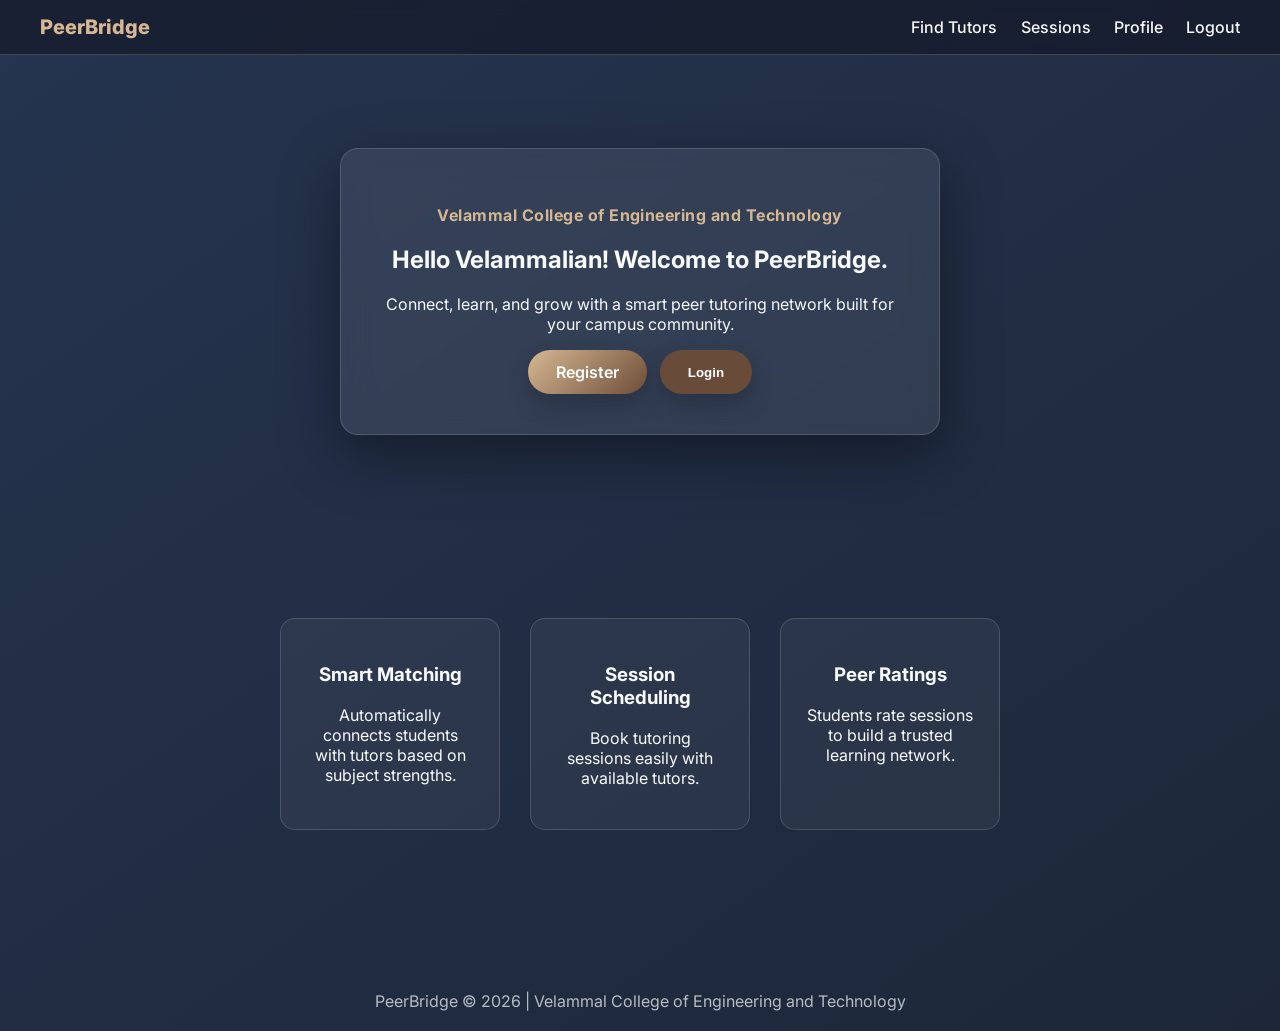
==== index.html @ d0634052 "Landing page fixed" ====
<!DOCTYPE html>
<html lang="en">
<head>
  <meta charset="UTF-8" />
  <meta name="viewport" content="width=device-width, initial-scale=1.0" />
  <title>PeerBridge | Velammal College of Engineering</title>
  <link rel="preconnect" href="https://fonts.googleapis.com" />
  <link rel="preconnect" href="https://fonts.gstatic.com" crossorigin />
  <link href="https://fonts.googleapis.com/css2?family=Inter:wght@400;500;600;700;800&display=swap" rel="stylesheet" />
  <link rel="stylesheet" href="style.css" />
  <link href="https://fonts.googleapis.com/css2?family=Inter:wght@300;400;600;700&display=swap" rel="stylesheet">
</head>
<body data-page="home">
  <header class="navbar">
    <a href="index.html" class="logo">PeerBridge</a>
    <nav>
      <a href="student.html">Find Tutors</a>
      <a href="sessions.html">Sessions</a>
      <a href="profile.html">Profile</a>
      <a href="index.html" id="logoutBtn">Logout</a>
    </nav>
  </header>

  <main class="container hero">
    <section class="card hero-card">
      <p class="eyebrow">Velammal College of Engineering and Technology</p>
      <h1>Hello Velammalian! Welcome to PeerBridge.</h1>
      <p>Connect, learn, and grow with a smart peer tutoring network built for your campus community.</p>
      <div class="button-row">
        <a class="btn" href="register.html">Register</a>
        <button type="button" id="openLogin" class="btn secondary">Login</button>
      </div>
      <div id="loginPanel" class="card login-panel hidden" aria-hidden="true" style="margin-top: 1rem;">
        <div class="login-header">
          <h2>Welcome Back</h2>
          <p class="subtitle">Sign in to access your PeerBridge account.</p>
        </div>
        <form id="loginForm" novalidate>
          <div class="field">
            <label for="emailInput">Email</label>
            <input id="emailInput" type="email" name="email" required autocomplete="username" />
            <div id="emailError" class="field-error" aria-live="polite"></div>
          </div>

          <div class="field">
            <label for="passwordInput">Password</label>
            <div class="password-wrapper">
              <input id="passwordInput" type="password" name="password" required minlength="6" autocomplete="current-password" />
              <button type="button" id="togglePassword" class="icon-btn" aria-label="Show password">
                <!-- eye (visible) -->
                <svg class="icon-eye" xmlns="http://www.w3.org/2000/svg" width="20" height="20" viewBox="0 0 24 24" fill="none" stroke="currentColor" stroke-width="2" stroke-linecap="round" stroke-linejoin="round"><path d="M1 12s4-8 11-8 11 8 11 8-4 8-11 8S1 12 1 12z"></path><circle cx="12" cy="12" r="3"></circle></svg>
                <!-- eye-slash (hidden by default) -->
                <svg class="icon-eye-slash hidden" xmlns="http://www.w3.org/2000/svg" width="20" height="20" viewBox="0 0 24 24" fill="none" stroke="currentColor" stroke-width="2" stroke-linecap="round" stroke-linejoin="round"><path d="M17.94 17.94A10.94 10.94 0 0 1 12 20c-7 0-11-8-11-8a22.65 22.65 0 0 1 5.36-6.14"></path><path d="M1 1l22 22"></path></svg>
              </button>
            </div>
            <div id="capsWarning" class="field-warning" aria-live="polite"></div>
          </div>

          <div class="form-actions">
            <button type="submit" id="signInButton" class="btn primary">
              <span class="btn-text">Sign In</span>
              <span class="btn-spinner hidden" aria-hidden="true"></span>
            </button>
          </div>

          <div id="loginError" class="form-error" role="alert" aria-live="assertive"></div>
        </form>
      </div>
    </section>
    <section class="features">
      <div class="feature-card">
        <h3>Smart Matching</h3>
        <p>Automatically connects students with tutors based on subject strengths.</p>
      </div>
      <div class="feature-card">
        <h3>Session Scheduling</h3>
        <p>Book tutoring sessions easily with available tutors.</p>
      </div>
      <div class="feature-card">
        <h3>Peer Ratings</h3>
        <p>Students rate sessions to build a trusted learning network.</p>
      </div>
    </section>  </main>

  <footer class="footer">
    PeerBridge © 2026 | Velammal College of Engineering and Technology
  </footer>

  <script type="module" src="script.js"></script>
</body>
</html>
---- style.css ----
:root {
  --space-cadet: #25344f;
  --slate-gray: #617891;
  --tan: #d5b893;
  --coffee: #6f4d38;
  --caput-mortuum: #632024;
  --text: #f8fafc;
  --shadow: 0 14px 35px rgba(15, 23, 42, 0.28);
}

* {
  box-sizing: border-box;
}

body {
  margin: 0;
  font-family: 'Inter', sans-serif;
  background: linear-gradient(145deg, var(--space-cadet), #1d2739);
  color: var(--text);
  min-height: 100vh;
}

.navbar {
  position: sticky;
  top: 0;
  display: flex;
  align-items: center;
  justify-content: space-between;
  padding: 1rem 7vw;
  backdrop-filter: blur(8px);
  background: rgba(37, 52, 79, 0.9);
  border-bottom: 1px solid rgba(213, 184, 147, 0.25);
  z-index: 10;
}

.logo {
  color: var(--tan);
  text-decoration: none;
  font-weight: 800;
  font-size: 1.25rem;
}

nav a {
  color: var(--text);
  text-decoration: none;
  margin-left: 1.2rem;
  font-weight: 500;
  transition: color 0.3s ease;
}

nav a:hover,
nav a.active {
  color: var(--tan);
}

.container {
  width: min(1100px, 92%);
  margin: 2rem auto;
}

.hero {
  display: grid;
  place-items: center;
  min-height: calc(100vh - 96px);
}

.card {
  background: linear-gradient(160deg, rgba(97, 120, 145, 0.92), rgba(57, 70, 90, 0.9));
  border-radius: 18px;
  padding: 1.5rem;
  box-shadow: var(--shadow);
  border: 1px solid rgba(213, 184, 147, 0.18);
}

.hero-card {
  text-align: center;
  max-width: 760px;
  padding: 3rem;
}

.eyebrow {
  color: var(--tan);
  font-weight: 700;
  letter-spacing: 0.03em;
}

.button-row {
  display: flex;
  flex-wrap: wrap;
  justify-content: center;
  gap: 0.8rem;
  margin-top: 1rem;
}

.btn {
  border: none;
  display: inline-block;
  text-decoration: none;
  cursor: pointer;
  padding: 0.75rem 1.2rem;
  border-radius: 999px;
  font-weight: 700;
  background: var(--tan);
  color: var(--space-cadet);
  transition: transform 0.24s ease, box-shadow 0.24s ease, background 0.24s ease;
  box-shadow: 0 10px 24px rgba(0, 0, 0, 0.2);
}

.btn:hover {
  transform: translateY(-3px) scale(1.02);
  background: #f4d6af;
}

.btn.secondary {
  background: rgba(111, 77, 56, 0.9);
  color: #fff;
}

.btn.secondary:hover {
  background: var(--coffee);
}

.full {
  grid-column: 1 / -1;
}

.form-card {
  max-width: 900px;
  margin: 0 auto;
}

.grid-form {
  margin-top: 1rem;
  display: grid;
  grid-template-columns: repeat(auto-fit, minmax(230px, 1fr));
  gap: 1rem;
}

label {
  font-size: 0.93rem;
  font-weight: 600;
  display: grid;
  gap: 0.4rem;
}

input,
select,
textarea {
  border: 1px solid rgba(213, 184, 147, 0.35);
  background: rgba(20, 30, 48, 0.5);
  color: #fff;
  border-radius: 12px;
  padding: 0.75rem;
  font-family: inherit;
}

.multi-select {
  min-height: 130px;
}

.chip-container {
  display: flex;
  flex-wrap: wrap;
  gap: 0.5rem;
  padding: 0.5rem;
  border: 1px solid rgba(213, 184, 147, 0.5);
  border-radius: 12px;
  background: rgba(20, 30, 48, 0.45);
}

.chip {
  border: 1px solid rgba(255, 255, 255, 0.3);
  border-radius: 999px;
  background: rgba(255, 255, 255, 0.08);
  color: #f8fafc;
  padding: 0.35rem 0.8rem;
  cursor: pointer;
  transition: all 0.2s ease;
}

.chip:hover {
  background: rgba(213, 184, 147, 0.3);
}

.chip.active {
  background: var(--tan);
  color: var(--space-cadet);
  border-color: var(--tan);
}

.hint {
  font-size: 0.8rem;
  color: rgba(226, 232, 240, 0.9);
}

.dashboard-grid {
  display: grid;
  grid-template-columns: repeat(auto-fit, minmax(260px, 1fr));
  gap: 1rem;
}

.list {
  display: grid;
  gap: 0.8rem;
}

.person-card,
.session-card {
  background: rgba(37, 52, 79, 0.8);
  border-radius: 14px;
  padding: 1rem;
  box-shadow: 0 8px 20px rgba(12, 16, 25, 0.35);
  border: 1px solid rgba(213, 184, 147, 0.2);
}

.person-card h3,
.session-card h3 {
  margin: 0 0 0.4rem;
}

.meta {
  color: #e2e8f0;
  font-size: 0.9rem;
  margin: 0.2rem 0;
}

.action-row {
  margin-top: 0.75rem;
  display: flex;
  flex-wrap: wrap;
  gap: 0.5rem;
}

.status {
  font-size: 0.83rem;
  font-weight: 700;
  padding: 0.24rem 0.6rem;
  border-radius: 999px;
  display: inline-block;
}

.pending { background: #f59e0b; color: #1f2937; }
.accepted { background: #10b981; color: #042d1f; }
.completed { background: var(--caput-mortuum); color: #fff; }

.message {
  color: var(--tan);
  font-weight: 700;
  margin-top: 1rem;
}

.profile-grid {
  display: grid;
  grid-template-columns: repeat(auto-fit, minmax(260px, 1fr));
  gap: 1rem;
}

.hidden {
  display: none !important;
}

.hero-card {
  background: rgba(255, 255, 255, 0.08);
  backdrop-filter: blur(15px);
  border: 1px solid rgba(255, 255, 255, 0.15);
  padding: 40px;
  border-radius: 18px;
  box-shadow: 0 20px 60px rgba(0, 0, 0, 0.4);
  text-align: center;
  max-width: 600px;
  margin: auto;
  animation: fadeIn 1s ease;
}

.button-row button,
.btn,
button {
  background: linear-gradient(135deg, #D5B893, #6F4D38);
  border: none;
  padding: 12px 28px;
  border-radius: 30px;
  font-weight: 600;
  cursor: pointer;
  transition: all 0.3s ease;
  color: white;
}

button:hover,
.btn:hover,
.button-row button:hover {
  transform: translateY(-3px);
  box-shadow: 0 10px 20px rgba(0, 0, 0, 0.3);
}

.navbar {
  position: sticky;
  top: 0;
  background: rgba(20, 25, 40, 0.7);
  backdrop-filter: blur(10px);
  padding: 15px 40px;
  display: flex;
  justify-content: space-between;
  align-items: center;
}

@keyframes fadeIn {
  from {
    opacity: 0;
    transform: translateY(20px);
  }
  to {
    opacity: 1;
    transform: translateY(0);
  }
}

.features {
  display: flex;
  justify-content: center;
  gap: 30px;
  margin-top: 60px;
  flex-wrap: wrap;
}

.feature-card {
  background: rgba(255, 255, 255, 0.05);
  padding: 25px;
  border-radius: 15px;
  width: 220px;
  text-align: center;
  transition: 0.3s;
  border: 1px solid rgba(255, 255, 255, 0.15);
}

.feature-card:hover {
  transform: translateY(-6px);
}

.footer {
  text-align: center;
  margin-top: 80px;
  padding: 20px;
  opacity: 0.7;
}

@media (max-width: 680px) {
  .navbar {
    flex-direction: column;
    gap: 0.6rem;
  }

  nav a {
    margin: 0 0.55rem;
  }
}

/* Login panel improvements */
.login-panel {
  width: 100%;
  max-width: 520px;
  margin: 1rem auto 0;
  padding: 1.25rem 1.5rem;
  border-radius: 14px;
  background: linear-gradient(180deg, rgba(255,255,255,0.03), rgba(255,255,255,0.02));
  animation: cardFadeIn 420ms ease both;
}

.login-header h2 {
  margin: 0 0 0.2rem;
  font-size: 1.6rem;
  color: var(--text);
}

.login-header .subtitle {
  margin: 0 0 0.9rem;
  color: rgba(226,232,240,0.9);
  font-weight: 500;
}

.field { margin-bottom: 0.9rem; }
.field label { display:block; margin-bottom: 0.35rem; font-weight:600; }
.field input { width: 100%; padding-right: 3rem; transition: box-shadow 0.18s ease, border-color 0.18s ease; }
.field-error { color: #ffd2cf; font-size: 0.88rem; margin-top: 0.35rem; min-height: 1.1em; }
.field-warning { color: #ffecb3; font-size: 0.88rem; margin-top: 0.35rem; min-height: 1.1em; }

.password-wrapper { position: relative; display: flex; align-items: center; }
.icon-btn { position: absolute; right: 8px; top: 50%; transform: translateY(-50%); background: transparent; border: none; color: rgba(255,255,255,0.9); padding: 6px; border-radius: 8px; cursor: pointer; transition: transform 0.18s ease, color 0.18s ease; }
.icon-btn:focus { outline: 2px solid rgba(213,184,147,0.25); }
/* Prevent global button hover transform from shifting the small inline icon button */
.icon-btn:hover { transform: translateY(-50%); }

.form-actions { margin-top: 1.25rem; display:flex; justify-content: flex-end; }
.btn.primary { background: linear-gradient(135deg,#D5B893,#6F4D38); padding: 10px 18px; border-radius: 10px; min-width: 140px; }
.btn.primary:disabled { opacity: 0.7; cursor: default; transform: none; }

.btn-spinner { display: inline-block; width: 16px; height: 16px; border-radius: 50%; border: 2px solid rgba(255,255,255,0.18); border-top-color: white; margin-left: 8px; vertical-align: middle; animation: spin 0.9s linear infinite; }
.hidden { display: none !important; }

@keyframes spin { from { transform: rotate(0deg); } to { transform: rotate(360deg); } }
@keyframes cardFadeIn { from { opacity: 0; transform: translateY(10px); } to { opacity: 1; transform: translateY(0); } }

@media (max-width: 520px) {
  .login-panel { padding: 1rem; border-radius: 12px; }
  .form-actions { justify-content: center; }
}
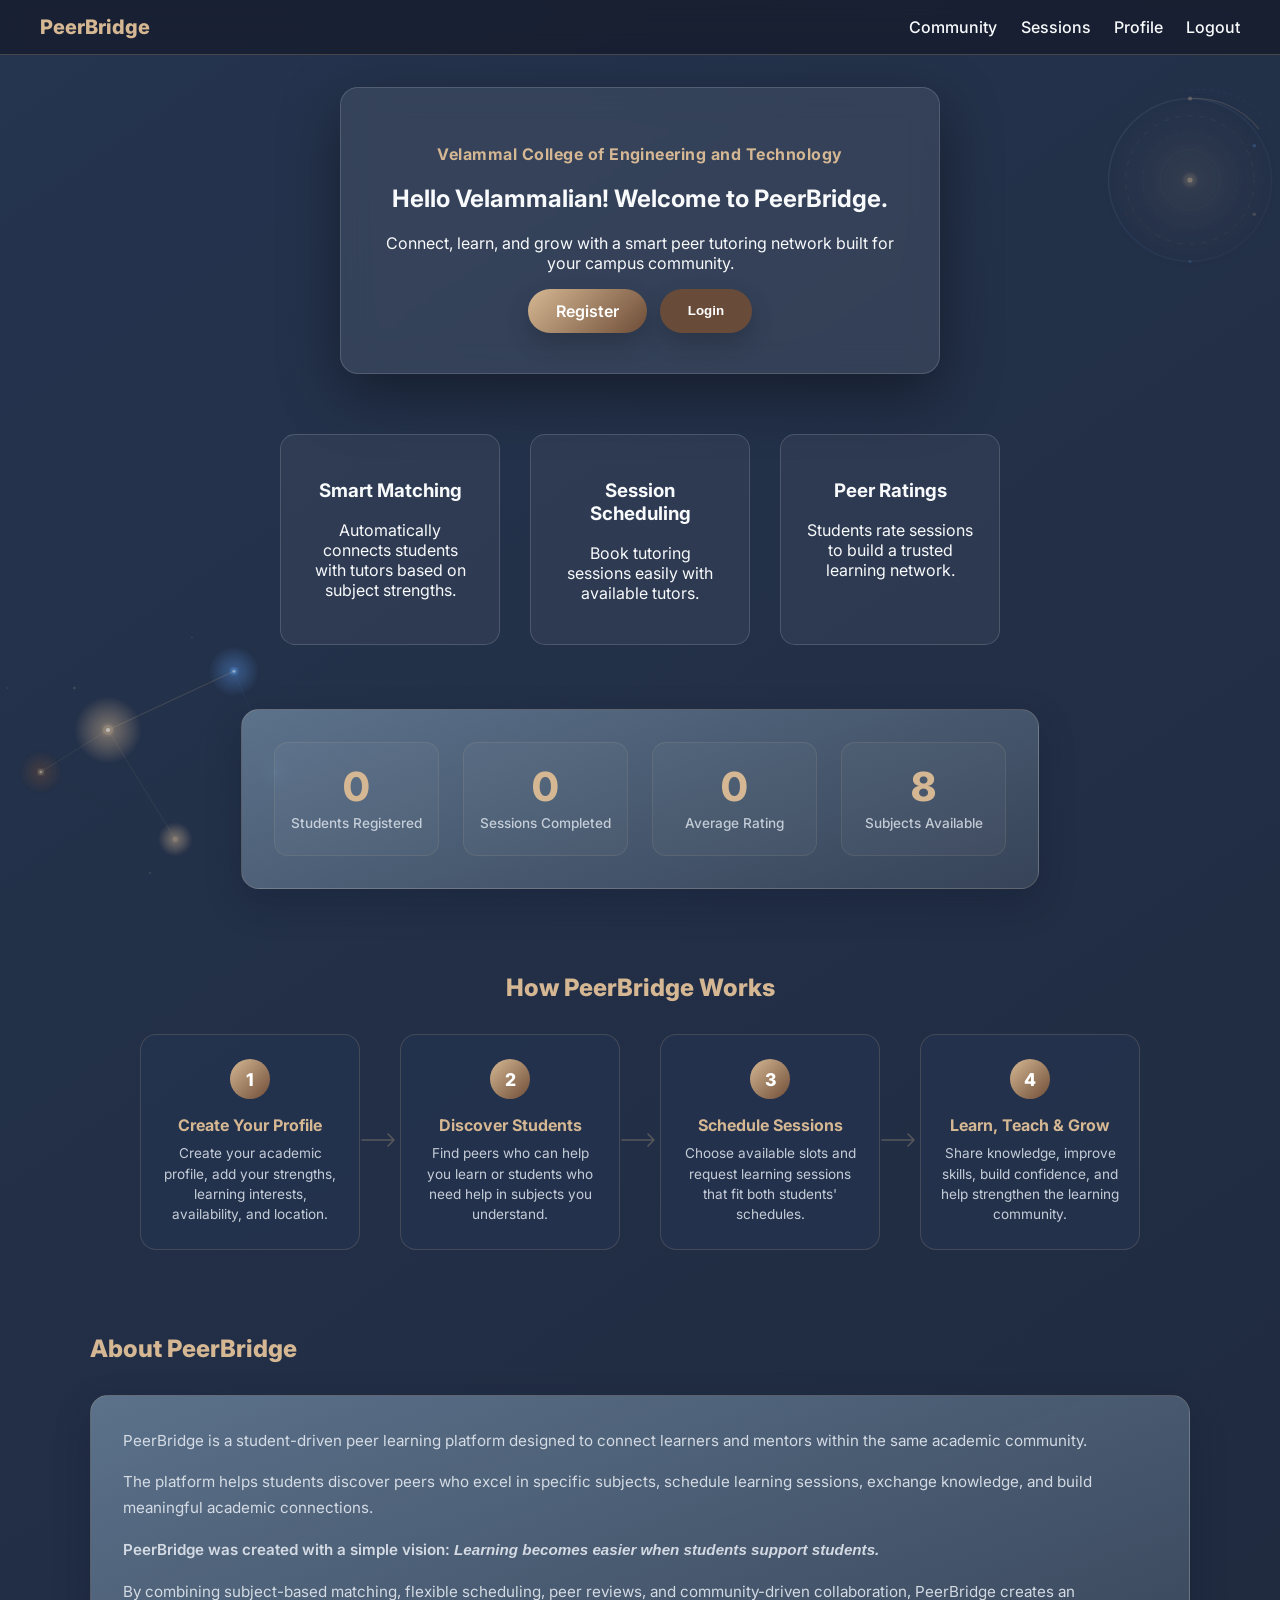
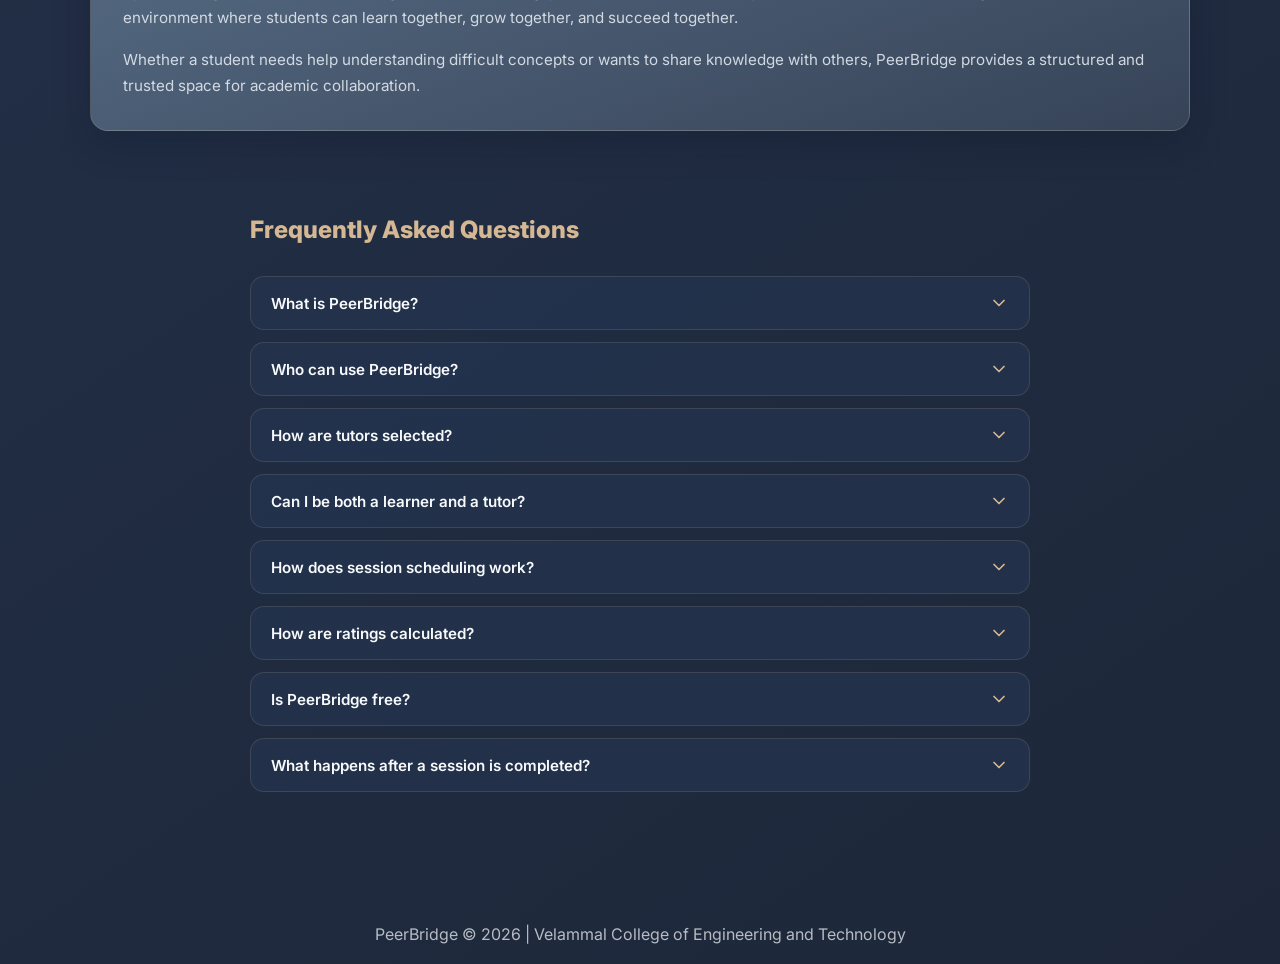
==== commit e5b217e7: "Subtle changes, website looks better" ====
--- a/index.html
+++ b/index.html
@@ -4,17 +4,74 @@
   <meta charset="UTF-8" />
   <meta name="viewport" content="width=device-width, initial-scale=1.0" />
   <title>PeerBridge | Velammal College of Engineering</title>
+  <link rel="icon" type="image/svg+xml" href="favicon.svg" />
   <link rel="preconnect" href="https://fonts.googleapis.com" />
   <link rel="preconnect" href="https://fonts.gstatic.com" crossorigin />
   <link href="https://fonts.googleapis.com/css2?family=Inter:wght@400;500;600;700;800&display=swap" rel="stylesheet" />
   <link rel="stylesheet" href="style.css" />
-  <link href="https://fonts.googleapis.com/css2?family=Inter:wght@300;400;600;700&display=swap" rel="stylesheet">
 </head>
 <body data-page="home">
+  <!-- Ambient background graphics -->
+  <div class="hero-bg">
+    <div class="hero-particle-left" aria-hidden="true">
+      <svg viewBox="0 0 500 500" fill="none" xmlns="http://www.w3.org/2000/svg">
+        <defs>
+          <radialGradient id="glow1" cx="50%" cy="50%" r="50%"><stop offset="0%" stop-color="#d5b893" stop-opacity="0.35"/><stop offset="100%" stop-color="#d5b893" stop-opacity="0"/></radialGradient>
+          <radialGradient id="glow2" cx="50%" cy="50%" r="50%"><stop offset="0%" stop-color="#6f4d38" stop-opacity="0.3"/><stop offset="100%" stop-color="#6f4d38" stop-opacity="0"/></radialGradient>
+          <radialGradient id="cyanglow" cx="50%" cy="50%" r="50%"><stop offset="0%" stop-color="#60a5fa" stop-opacity="0.25"/><stop offset="100%" stop-color="#60a5fa" stop-opacity="0"/></radialGradient>
+          <filter id="softGlow"><feGaussianBlur stdDeviation="3" result="blur"/><feMerge><feMergeNode in="blur"/><feMergeNode in="SourceGraphic"/></feMerge></filter>
+        </defs>
+        <circle cx="200" cy="250" r="40" fill="url(#glow1)" filter="url(#softGlow)"/>
+        <circle cx="350" cy="180" r="30" fill="url(#cyanglow)" filter="url(#softGlow)"/>
+        <circle cx="120" cy="300" r="25" fill="url(#glow2)" filter="url(#softGlow)"/>
+        <circle cx="280" cy="380" r="20" fill="url(#glow1)" filter="url(#softGlow)"/>
+        <circle cx="400" cy="300" r="22" fill="url(#cyanglow)" filter="url(#softGlow)"/>
+        <line x1="200" y1="250" x2="350" y2="180" stroke="rgba(213,184,147,0.2)" stroke-width="1.2"/>
+        <line x1="200" y1="250" x2="120" y2="300" stroke="rgba(213,184,147,0.15)" stroke-width="1"/>
+        <line x1="200" y1="250" x2="280" y2="380" stroke="rgba(213,184,147,0.15)" stroke-width="1"/>
+        <line x1="350" y1="180" x2="400" y2="300" stroke="rgba(96,165,250,0.12)" stroke-width="0.8"/>
+        <line x1="120" y1="300" x2="280" y2="380" stroke="rgba(111,77,56,0.1)" stroke-width="0.8"/>
+        <circle cx="200" cy="250" r="6" fill="#d5b893" opacity="0.4" filter="url(#softGlow)"/><circle cx="200" cy="250" r="2.5" fill="#fff" opacity="0.6"/>
+        <circle cx="350" cy="180" r="4" fill="#60a5fa" opacity="0.4" filter="url(#softGlow)"/><circle cx="350" cy="180" r="1.8" fill="#fff" opacity="0.5"/>
+        <circle cx="120" cy="300" r="3.5" fill="#d5b893" opacity="0.3" filter="url(#softGlow)"/><circle cx="120" cy="300" r="1.5" fill="#fff" opacity="0.4"/>
+        <circle cx="280" cy="380" r="3" fill="#d5b893" opacity="0.3" filter="url(#softGlow)"/>
+        <circle cx="400" cy="300" r="3" fill="#60a5fa" opacity="0.3" filter="url(#softGlow)"/>
+        <circle cx="160" cy="200" r="1.5" fill="#d5b893" opacity="0.25" class="particle-1"/>
+        <circle cx="300" cy="140" r="1.2" fill="#60a5fa" opacity="0.2" class="particle-2"/>
+        <circle cx="250" cy="420" r="1.3" fill="#d5b893" opacity="0.2" class="particle-3"/>
+        <circle cx="440" cy="250" r="1" fill="#60a5fa" opacity="0.2" class="particle-4"/>
+        <circle cx="80" cy="200" r="1" fill="#d5b893" opacity="0.2" class="particle-5"/>
+      </svg>
+    </div>
+    <div class="hero-tech-right" aria-hidden="true">
+      <svg viewBox="0 0 280 280" fill="none" xmlns="http://www.w3.org/2000/svg">
+        <defs>
+          <radialGradient id="techglow" cx="50%" cy="50%" r="50%"><stop offset="0%" stop-color="#d5b893" stop-opacity="0.12"/><stop offset="60%" stop-color="#d5b893" stop-opacity="0.03"/><stop offset="100%" stop-color="#d5b893" stop-opacity="0"/></radialGradient>
+          <linearGradient id="conic" x1="0" y1="0" x2="1" y2="1"><stop offset="0%" stop-color="#d5b893" stop-opacity="0.25"/><stop offset="50%" stop-color="#60a5fa" stop-opacity="0.15"/><stop offset="100%" stop-color="#6f4d38" stop-opacity="0.2"/></linearGradient>
+          <filter id="glowFilter"><feGaussianBlur stdDeviation="2"/></filter>
+        </defs>
+        <circle cx="140" cy="140" r="110" fill="url(#techglow)"/>
+        <circle cx="140" cy="140" r="95" stroke="url(#conic)" stroke-width="1.5" opacity="0.6"/>
+        <circle cx="140" cy="140" r="75" stroke="rgba(213,184,147,0.15)" stroke-width="0.8" stroke-dasharray="6 8"/>
+        <circle cx="140" cy="140" r="55" stroke="rgba(96,165,250,0.12)" stroke-width="0.6" stroke-dasharray="4 6"/>
+        <circle cx="140" cy="140" r="35" stroke="rgba(213,184,147,0.1)" stroke-width="0.5"/>
+        <path d="M140 45 A95 95 0 0 1 220 80" stroke="rgba(213,184,147,0.2)" stroke-width="1.5" stroke-linecap="round" fill="none"/>
+        <path d="M140 35 A105 105 0 0 1 235 75" stroke="rgba(96,165,250,0.12)" stroke-width="1" stroke-linecap="round" fill="none" stroke-dasharray="3 5"/>
+        <circle cx="140" cy="140" r="8" fill="rgba(213,184,147,0.2)" filter="url(#glowFilter)"/>
+        <circle cx="140" cy="140" r="3" fill="#d5b893" opacity="0.5"/>
+        <circle cx="140" cy="45" r="2.5" fill="#d5b893" opacity="0.35" class="orbit-dot-1"/>
+        <circle cx="215" cy="100" r="2" fill="#60a5fa" opacity="0.3" class="orbit-dot-2"/>
+        <circle cx="215" cy="180" r="2" fill="#d5b893" opacity="0.25" class="orbit-dot-3"/>
+        <circle cx="140" cy="235" r="2" fill="#60a5fa" opacity="0.2" class="orbit-dot-4"/>
+        <circle cx="65" cy="180" r="1.5" fill="#6f4d38" opacity="0.2" class="orbit-dot-5"/>
+      </svg>
+    </div>
+  </div>
+
   <header class="navbar">
     <a href="index.html" class="logo">PeerBridge</a>
     <nav>
-      <a href="student.html">Find Tutors</a>
+      <a href="student.html">Community</a>
       <a href="sessions.html">Sessions</a>
       <a href="profile.html">Profile</a>
       <a href="index.html" id="logoutBtn">Logout</a>
@@ -22,7 +79,7 @@
   </header>
 
   <main class="container hero">
-    <section class="card hero-card">
+    <section class="hero-card">
       <p class="eyebrow">Velammal College of Engineering and Technology</p>
       <h1>Hello Velammalian! Welcome to PeerBridge.</h1>
       <p>Connect, learn, and grow with a smart peer tutoring network built for your campus community.</p>
@@ -37,36 +94,35 @@
         </div>
         <form id="loginForm" novalidate>
           <div class="field">
-            <label for="emailInput">Email</label>
-            <input id="emailInput" type="email" name="email" required autocomplete="username" />
+            <div class="input-wrapper">
+              <svg class="input-icon" xmlns="http://www.w3.org/2000/svg" width="18" height="18" viewBox="0 0 24 24" fill="none" stroke="currentColor" stroke-width="2" stroke-linecap="round" stroke-linejoin="round"><path d="M4 4h16c1.1 0 2 .9 2 2v12c0 1.1-.9 2-2 2H4c-1.1 0-2-.9-2-2V6c0-1.1.9-2 2-2z"></path><polyline points="22,6 12,13 2,6"></polyline></svg>
+              <input id="emailInput" type="email" name="email" placeholder="Enter your email" required autocomplete="username" />
+            </div>
             <div id="emailError" class="field-error" aria-live="polite"></div>
           </div>
-
           <div class="field">
-            <label for="passwordInput">Password</label>
             <div class="password-wrapper">
-              <input id="passwordInput" type="password" name="password" required minlength="6" autocomplete="current-password" />
+              <svg class="input-icon" xmlns="http://www.w3.org/2000/svg" width="18" height="18" viewBox="0 0 24 24" fill="none" stroke="currentColor" stroke-width="2" stroke-linecap="round" stroke-linejoin="round"><rect x="3" y="11" width="18" height="11" rx="2" ry="2"></rect><path d="M7 11V7a5 5 0 0 1 10 0v4"></path></svg>
+              <input id="passwordInput" type="password" name="password" placeholder="Enter your password" required minlength="6" autocomplete="current-password" />
               <button type="button" id="togglePassword" class="icon-btn" aria-label="Show password">
-                <!-- eye (visible) -->
                 <svg class="icon-eye" xmlns="http://www.w3.org/2000/svg" width="20" height="20" viewBox="0 0 24 24" fill="none" stroke="currentColor" stroke-width="2" stroke-linecap="round" stroke-linejoin="round"><path d="M1 12s4-8 11-8 11 8 11 8-4 8-11 8S1 12 1 12z"></path><circle cx="12" cy="12" r="3"></circle></svg>
-                <!-- eye-slash (hidden by default) -->
                 <svg class="icon-eye-slash hidden" xmlns="http://www.w3.org/2000/svg" width="20" height="20" viewBox="0 0 24 24" fill="none" stroke="currentColor" stroke-width="2" stroke-linecap="round" stroke-linejoin="round"><path d="M17.94 17.94A10.94 10.94 0 0 1 12 20c-7 0-11-8-11-8a22.65 22.65 0 0 1 5.36-6.14"></path><path d="M1 1l22 22"></path></svg>
               </button>
             </div>
             <div id="capsWarning" class="field-warning" aria-live="polite"></div>
           </div>
-
           <div class="form-actions">
             <button type="submit" id="signInButton" class="btn primary">
               <span class="btn-text">Sign In</span>
               <span class="btn-spinner hidden" aria-hidden="true"></span>
             </button>
           </div>
-
           <div id="loginError" class="form-error" role="alert" aria-live="assertive"></div>
         </form>
       </div>
     </section>
+
+    <!-- Features -->
     <section class="features">
       <div class="feature-card">
         <h3>Smart Matching</h3>
@@ -80,12 +136,166 @@
         <h3>Peer Ratings</h3>
         <p>Students rate sessions to build a trusted learning network.</p>
       </div>
-    </section>  </main>
+    </section>
+
+    <!-- Statistics -->
+    <section class="stats-section" id="statsSection">
+      <div class="stats-container card">
+        <div class="stats-grid">
+          <div class="stat-card">
+            <div class="stat-number" data-target="0" id="statStudents">0</div>
+            <div class="stat-label">Students Registered</div>
+          </div>
+          <div class="stat-card">
+            <div class="stat-number" data-target="0" id="statSessions">0</div>
+            <div class="stat-label">Sessions Completed</div>
+          </div>
+          <div class="stat-card">
+            <div class="stat-number" data-target="0" id="statRating">0</div>
+            <div class="stat-label">Average Rating</div>
+          </div>
+          <div class="stat-card">
+            <div class="stat-number" data-target="8" id="statSubjects">8</div>
+            <div class="stat-label">Subjects Available</div>
+          </div>
+        </div>
+      </div>
+    </section>
+
+    <!-- How it Works -->
+    <section class="how-section">
+      <h2 class="section-title">How PeerBridge Works</h2>
+      <div class="how-grid">
+        <div class="how-card">
+          <div class="how-step">1</div>
+          <h3>Create Your Profile</h3>
+          <p>Create your academic profile, add your strengths, learning interests, availability, and location.</p>
+        </div>
+        <div class="how-connector" aria-hidden="true">
+          <svg viewBox="0 0 40 24" fill="none"><path d="M2 12h30M28 6l6 6-6 6" stroke="rgba(213,184,147,0.3)" stroke-width="1.5" stroke-linecap="round" stroke-linejoin="round"/></svg>
+        </div>
+        <div class="how-card">
+          <div class="how-step">2</div>
+          <h3>Discover Students</h3>
+          <p>Find peers who can help you learn or students who need help in subjects you understand.</p>
+        </div>
+        <div class="how-connector" aria-hidden="true">
+          <svg viewBox="0 0 40 24" fill="none"><path d="M2 12h30M28 6l6 6-6 6" stroke="rgba(213,184,147,0.3)" stroke-width="1.5" stroke-linecap="round" stroke-linejoin="round"/></svg>
+        </div>
+        <div class="how-card">
+          <div class="how-step">3</div>
+          <h3>Schedule Sessions</h3>
+          <p>Choose available slots and request learning sessions that fit both students' schedules.</p>
+        </div>
+        <div class="how-connector" aria-hidden="true">
+          <svg viewBox="0 0 40 24" fill="none"><path d="M2 12h30M28 6l6 6-6 6" stroke="rgba(213,184,147,0.3)" stroke-width="1.5" stroke-linecap="round" stroke-linejoin="round"/></svg>
+        </div>
+        <div class="how-card">
+          <div class="how-step">4</div>
+          <h3>Learn, Teach & Grow</h3>
+          <p>Share knowledge, improve skills, build confidence, and help strengthen the learning community.</p>
+        </div>
+      </div>
+    </section>
+
+    <!-- About -->
+    <section class="about-section">
+      <h2 class="section-title">About PeerBridge</h2>
+      <div class="about-content card">
+        <p>PeerBridge is a student-driven peer learning platform designed to connect learners and mentors within the same academic community.</p>
+        <p>The platform helps students discover peers who excel in specific subjects, schedule learning sessions, exchange knowledge, and build meaningful academic connections.</p>
+        <p class="about-highlight">PeerBridge was created with a simple vision: <em>Learning becomes easier when students support students.</em></p>
+        <p>By combining subject-based matching, flexible scheduling, peer reviews, and community-driven collaboration, PeerBridge creates an environment where students can learn together, grow together, and succeed together.</p>
+        <p>Whether a student needs help understanding difficult concepts or wants to share knowledge with others, PeerBridge provides a structured and trusted space for academic collaboration.</p>
+      </div>
+    </section>
+
+    <!-- FAQ -->
+    <section class="faq-section">
+      <h2 class="section-title">Frequently Asked Questions</h2>
+      <div class="faq-list">
+        <div class="faq-item">
+          <button class="faq-question" aria-expanded="false">
+            <span>What is PeerBridge?</span>
+            <svg class="faq-chevron" viewBox="0 0 24 24" fill="none" stroke="currentColor" stroke-width="2" stroke-linecap="round" stroke-linejoin="round"><polyline points="6 9 12 15 18 9"></polyline></svg>
+          </button>
+          <div class="faq-answer">
+            <p>PeerBridge is a peer-to-peer learning platform that connects students who want to learn with students who are willing to teach and share knowledge.</p>
+          </div>
+        </div>
+        <div class="faq-item">
+          <button class="faq-question" aria-expanded="false">
+            <span>Who can use PeerBridge?</span>
+            <svg class="faq-chevron" viewBox="0 0 24 24" fill="none" stroke="currentColor" stroke-width="2" stroke-linecap="round" stroke-linejoin="round"><polyline points="6 9 12 15 18 9"></polyline></svg>
+          </button>
+          <div class="faq-answer">
+            <p>Any student within the academic community can use PeerBridge to learn, teach, schedule sessions, and collaborate with peers.</p>
+          </div>
+        </div>
+        <div class="faq-item">
+          <button class="faq-question" aria-expanded="false">
+            <span>How are tutors selected?</span>
+            <svg class="faq-chevron" viewBox="0 0 24 24" fill="none" stroke="currentColor" stroke-width="2" stroke-linecap="round" stroke-linejoin="round"><polyline points="6 9 12 15 18 9"></polyline></svg>
+          </button>
+          <div class="faq-answer">
+            <p>Students are matched based on subjects, ratings, availability, and location preferences, helping learners find the most suitable peer mentors.</p>
+          </div>
+        </div>
+        <div class="faq-item">
+          <button class="faq-question" aria-expanded="false">
+            <span>Can I be both a learner and a tutor?</span>
+            <svg class="faq-chevron" viewBox="0 0 24 24" fill="none" stroke="currentColor" stroke-width="2" stroke-linecap="round" stroke-linejoin="round"><polyline points="6 9 12 15 18 9"></polyline></svg>
+          </button>
+          <div class="faq-answer">
+            <p>Yes. Students can seek help in subjects they are learning while also helping others in subjects they are confident in.</p>
+          </div>
+        </div>
+        <div class="faq-item">
+          <button class="faq-question" aria-expanded="false">
+            <span>How does session scheduling work?</span>
+            <svg class="faq-chevron" viewBox="0 0 24 24" fill="none" stroke="currentColor" stroke-width="2" stroke-linecap="round" stroke-linejoin="round"><polyline points="6 9 12 15 18 9"></polyline></svg>
+          </button>
+          <div class="faq-answer">
+            <p>Sessions can only be requested during the availability selected by the tutor. The platform automatically prevents scheduling conflicts and double bookings.</p>
+          </div>
+        </div>
+        <div class="faq-item">
+          <button class="faq-question" aria-expanded="false">
+            <span>How are ratings calculated?</span>
+            <svg class="faq-chevron" viewBox="0 0 24 24" fill="none" stroke="currentColor" stroke-width="2" stroke-linecap="round" stroke-linejoin="round"><polyline points="6 9 12 15 18 9"></polyline></svg>
+          </button>
+          <div class="faq-answer">
+            <p>Ratings are submitted after completed sessions and help maintain a trusted learning environment for all users.</p>
+          </div>
+        </div>
+        <div class="faq-item">
+          <button class="faq-question" aria-expanded="false">
+            <span>Is PeerBridge free?</span>
+            <svg class="faq-chevron" viewBox="0 0 24 24" fill="none" stroke="currentColor" stroke-width="2" stroke-linecap="round" stroke-linejoin="round"><polyline points="6 9 12 15 18 9"></polyline></svg>
+          </button>
+          <div class="faq-answer">
+            <p>Yes. PeerBridge is designed as an educational collaboration platform that encourages students to help one another learn and grow.</p>
+          </div>
+        </div>
+        <div class="faq-item">
+          <button class="faq-question" aria-expanded="false">
+            <span>What happens after a session is completed?</span>
+            <svg class="faq-chevron" viewBox="0 0 24 24" fill="none" stroke="currentColor" stroke-width="2" stroke-linecap="round" stroke-linejoin="round"><polyline points="6 9 12 15 18 9"></polyline></svg>
+          </button>
+          <div class="faq-answer">
+            <p>Both participants can leave ratings and feedback, helping improve the quality and reliability of the community.</p>
+          </div>
+        </div>
+      </div>
+    </section>
+  </main>
 
   <footer class="footer">
-    PeerBridge © 2026 | Velammal College of Engineering and Technology
+    PeerBridge &copy; 2026 | Velammal College of Engineering and Technology
   </footer>
 
   <script type="module" src="script.js"></script>
+  <div id="modalContainer" class="modal-container hidden" aria-hidden="true"></div>
+  <div id="toastContainer" class="toast-container" aria-live="polite"></div>
 </body>
-</html>
+</html>
--- a/style.css
+++ b/style.css
@@ -8,9 +8,7 @@
   --shadow: 0 14px 35px rgba(15, 23, 42, 0.28);
 }
 
-* {
-  box-sizing: border-box;
-}
+* { box-sizing: border-box; }
 
 body {
   margin: 0;
@@ -20,386 +18,333 @@
   min-height: 100vh;
 }
 
-.navbar {
-  position: sticky;
-  top: 0;
-  display: flex;
-  align-items: center;
-  justify-content: space-between;
-  padding: 1rem 7vw;
-  backdrop-filter: blur(8px);
-  background: rgba(37, 52, 79, 0.9);
-  border-bottom: 1px solid rgba(213, 184, 147, 0.25);
-  z-index: 10;
-}
-
-.logo {
-  color: var(--tan);
-  text-decoration: none;
-  font-weight: 800;
-  font-size: 1.25rem;
-}
-
-nav a {
-  color: var(--text);
-  text-decoration: none;
-  margin-left: 1.2rem;
-  font-weight: 500;
-  transition: color 0.3s ease;
-}
-
-nav a:hover,
-nav a.active {
-  color: var(--tan);
-}
-
-.container {
-  width: min(1100px, 92%);
-  margin: 2rem auto;
-}
-
-.hero {
-  display: grid;
-  place-items: center;
-  min-height: calc(100vh - 96px);
-}
-
-.card {
-  background: linear-gradient(160deg, rgba(97, 120, 145, 0.92), rgba(57, 70, 90, 0.9));
-  border-radius: 18px;
-  padding: 1.5rem;
-  box-shadow: var(--shadow);
-  border: 1px solid rgba(213, 184, 147, 0.18);
-}
-
-.hero-card {
-  text-align: center;
-  max-width: 760px;
-  padding: 3rem;
-}
-
-.eyebrow {
-  color: var(--tan);
-  font-weight: 700;
-  letter-spacing: 0.03em;
-}
-
-.button-row {
-  display: flex;
-  flex-wrap: wrap;
-  justify-content: center;
-  gap: 0.8rem;
-  margin-top: 1rem;
-}
-
-.btn {
-  border: none;
-  display: inline-block;
-  text-decoration: none;
-  cursor: pointer;
-  padding: 0.75rem 1.2rem;
-  border-radius: 999px;
-  font-weight: 700;
-  background: var(--tan);
-  color: var(--space-cadet);
-  transition: transform 0.24s ease, box-shadow 0.24s ease, background 0.24s ease;
-  box-shadow: 0 10px 24px rgba(0, 0, 0, 0.2);
-}
-
-.btn:hover {
-  transform: translateY(-3px) scale(1.02);
-  background: #f4d6af;
-}
-
-.btn.secondary {
-  background: rgba(111, 77, 56, 0.9);
-  color: #fff;
-}
-
-.btn.secondary:hover {
-  background: var(--coffee);
-}
-
-.full {
-  grid-column: 1 / -1;
-}
-
-.form-card {
-  max-width: 900px;
-  margin: 0 auto;
-}
-
-.grid-form {
-  margin-top: 1rem;
-  display: grid;
-  grid-template-columns: repeat(auto-fit, minmax(230px, 1fr));
-  gap: 1rem;
-}
-
-label {
-  font-size: 0.93rem;
-  font-weight: 600;
-  display: grid;
-  gap: 0.4rem;
-}
-
-input,
-select,
-textarea {
-  border: 1px solid rgba(213, 184, 147, 0.35);
-  background: rgba(20, 30, 48, 0.5);
-  color: #fff;
-  border-radius: 12px;
-  padding: 0.75rem;
-  font-family: inherit;
-}
-
-.multi-select {
-  min-height: 130px;
-}
-
-.chip-container {
-  display: flex;
-  flex-wrap: wrap;
-  gap: 0.5rem;
-  padding: 0.5rem;
-  border: 1px solid rgba(213, 184, 147, 0.5);
-  border-radius: 12px;
-  background: rgba(20, 30, 48, 0.45);
-}
-
-.chip {
-  border: 1px solid rgba(255, 255, 255, 0.3);
-  border-radius: 999px;
-  background: rgba(255, 255, 255, 0.08);
-  color: #f8fafc;
-  padding: 0.35rem 0.8rem;
-  cursor: pointer;
-  transition: all 0.2s ease;
-}
-
-.chip:hover {
-  background: rgba(213, 184, 147, 0.3);
-}
-
-.chip.active {
-  background: var(--tan);
-  color: var(--space-cadet);
-  border-color: var(--tan);
-}
-
-.hint {
-  font-size: 0.8rem;
-  color: rgba(226, 232, 240, 0.9);
-}
-
-.dashboard-grid {
-  display: grid;
-  grid-template-columns: repeat(auto-fit, minmax(260px, 1fr));
-  gap: 1rem;
-}
-
-.list {
-  display: grid;
-  gap: 0.8rem;
-}
-
-.person-card,
-.session-card {
-  background: rgba(37, 52, 79, 0.8);
-  border-radius: 14px;
-  padding: 1rem;
-  box-shadow: 0 8px 20px rgba(12, 16, 25, 0.35);
-  border: 1px solid rgba(213, 184, 147, 0.2);
-}
-
-.person-card h3,
-.session-card h3 {
-  margin: 0 0 0.4rem;
-}
-
-.meta {
-  color: #e2e8f0;
-  font-size: 0.9rem;
-  margin: 0.2rem 0;
-}
-
-.action-row {
-  margin-top: 0.75rem;
-  display: flex;
-  flex-wrap: wrap;
-  gap: 0.5rem;
-}
-
-.status {
-  font-size: 0.83rem;
-  font-weight: 700;
-  padding: 0.24rem 0.6rem;
-  border-radius: 999px;
-  display: inline-block;
-}
-
+/* ===== HERO BACKGROUND GRAPHICS ===== */
+.hero-bg { position: fixed; inset: 0; pointer-events: none; overflow: hidden; z-index: 0; }
+
+.hero-particle-left {
+  position: absolute; left: -60px; bottom: -40px; width: 420px; height: 420px; opacity: 0.85;
+  animation: slowPulse 8s ease-in-out infinite, driftGlow 20s ease-in-out infinite;
+}
+@keyframes slowPulse { 0%,100% { opacity: 0.7; transform: scale(1); } 50% { opacity: 1; transform: scale(1.03); } }
+@keyframes driftGlow { 0%,100% { transform: translate(0,0) scale(1); } 25% { transform: translate(10px,-8px) scale(1.02); } 50% { transform: translate(-5px,5px) scale(0.98); } 75% { transform: translate(8px,3px) scale(1.01); } }
+
+.hero-particle-left .particle-1 { animation: float1 5s ease-in-out infinite; }
+.hero-particle-left .particle-2 { animation: float2 7s ease-in-out infinite 0.5s; }
+.hero-particle-left .particle-3 { animation: float1 6s ease-in-out infinite 1s; }
+.hero-particle-left .particle-4 { animation: float2 8s ease-in-out infinite 0.3s; }
+.hero-particle-left .particle-5 { animation: float1 5.5s ease-in-out infinite 0.8s; }
+@keyframes float1 { 0%,100% { transform: translate(0,0); opacity: 0.2; } 50% { transform: translate(-8px,-10px); opacity: 0.4; } }
+@keyframes float2 { 0%,100% { transform: translate(0,0); opacity: 0.15; } 50% { transform: translate(10px,-6px); opacity: 0.3; } }
+
+.hero-tech-right {
+  position: absolute; right: -30px; top: 60px; width: 240px; height: 240px; opacity: 0.8;
+  animation: floatRing 7s ease-in-out infinite, subtleRotate 25s linear infinite;
+}
+@keyframes floatRing { 0%,100% { transform: translateY(0) rotate(0deg); } 50% { transform: translateY(-14px) rotate(3deg); } }
+@keyframes subtleRotate { from { transform: rotate(0deg); } to { transform: rotate(360deg); } }
+
+.hero-tech-right .orbit-dot-1 { animation: orbit1 6s ease-in-out infinite; }
+.hero-tech-right .orbit-dot-2 { animation: orbit2 8s ease-in-out infinite 0.7s; }
+.hero-tech-right .orbit-dot-3 { animation: orbit1 7s ease-in-out infinite 1.4s; }
+.hero-tech-right .orbit-dot-4 { animation: orbit2 9s ease-in-out infinite 0.3s; }
+.hero-tech-right .orbit-dot-5 { animation: orbit1 5.5s ease-in-out infinite 1.8s; }
+@keyframes orbit1 { 0%,100% { opacity: 0.25; transform: translate(0,0); } 50% { opacity: 0.5; transform: translate(4px,-6px); } }
+@keyframes orbit2 { 0%,100% { opacity: 0.2; transform: translate(0,0); } 50% { opacity: 0.45; transform: translate(-5px,5px); } }
+
+@media (max-width: 820px) {
+  .hero-particle-left { width: 260px; height: 260px; left: -80px; bottom: -30px; }
+  .hero-tech-right { width: 160px; height: 160px; right: -40px; top: 100px; }
+}
+
+/* ===== NAVBAR ===== */
+.navbar { position: sticky; top: 0; display: flex; align-items: center; justify-content: space-between; padding: 1rem 7vw; backdrop-filter: blur(8px); background: rgba(37,52,79,0.9); border-bottom: 1px solid rgba(213,184,147,0.25); z-index: 2000; }
+.logo { color: var(--tan); text-decoration: none; font-weight: 800; font-size: 1.25rem; }
+nav a { color: var(--text); text-decoration: none; margin-left: 1.2rem; font-weight: 500; transition: color 0.3s ease; }
+nav a:hover, nav a.active { color: var(--tan); }
+
+.container { width: min(1100px, 92%); margin: 2rem auto; position: relative; z-index: 1; }
+.hero { display: grid; place-items: center; min-height: calc(100vh - 96px); }
+
+.card { background: linear-gradient(160deg, rgba(97,120,145,0.92), rgba(57,70,90,0.9)); border-radius: 18px; padding: 1.5rem; box-shadow: var(--shadow); border: 1px solid rgba(213,184,147,0.18); }
+.hero-card { text-align: center; max-width: 760px; padding: 3rem; }
+
+/* Unified dashboard styles */
+.subtitle { color: rgba(226,232,240,0.9); margin-top: 6px; margin-bottom: 12px; font-weight: 500; }
+.dashboard-actions { display: flex; gap: 1rem; margin-top: 1rem; flex-wrap: wrap; }
+.action-card { flex: 1 1 280px; background: rgba(255,255,255,0.03); padding: 18px; border-radius: 12px; text-align: left; }
+.action-card h3 { margin-top: 0; }
+.action-card p { color: rgba(226,232,240,0.85); }
+.action-card .btn { margin-top: 12px; }
+#resultsContainer .person-card { margin-bottom: 0.75rem; }
+
+/* Community card grid */
+.community-grid { display: grid; grid-template-columns: repeat(auto-fill, minmax(300px, 1fr)); gap: 0.85rem; }
+.community-grid .person-card { margin-bottom: 0; padding: 0.85rem; font-size: 0.9rem; }
+.community-grid .person-card h3 { font-size: 1rem; margin-bottom: 0.3rem; }
+.community-grid .person-card .meta { font-size: 0.82rem; margin: 0.15rem 0; line-height: 1.4; }
+.community-grid .person-card .stars { font-size: 0.9rem; }
+.community-grid .person-card .action-row { margin-top: 0.5rem; gap: 0.35rem; }
+.community-grid .person-card .action-row .btn { padding: 0.4rem 0.7rem; font-size: 0.78rem; }
+
+/* Modal */
+.modal-container { position: fixed; inset: 0; display: flex; align-items: center; justify-content: center; z-index: 1400; backdrop-filter: blur(6px); }
+.modal-container.hidden { display: none; }
+.modal { width: 100%; max-width: 720px; background: linear-gradient(180deg, rgba(255,255,255,0.06), rgba(255,255,255,0.03)); border-radius: 12px; padding: 18px; box-shadow: 0 12px 40px rgba(2,6,23,0.6); border: 1px solid rgba(255,255,255,0.08); animation: modalIn 260ms ease both; }
+.modal.solid { background: rgba(20,30,48,0.98); border: 1px solid rgba(255,255,255,0.06); }
+.modal.compact { max-width: 520px; max-height: 80vh; overflow: auto; }
+.profile-modal-grid { display: grid; grid-template-columns: 220px 1fr 280px; gap: 14px; align-items: start; }
+.profile-left { display:flex; flex-direction:column; gap:12px; align-items:center; text-align:center; }
+.profile-middle { display:flex; flex-direction:column; gap:10px; }
+.profile-right { display:flex; flex-direction:column; gap:10px; }
+.profile-left .avatar-placeholder { width:96px; height:96px; font-size:28px; }
+.profile-label { font-weight:700; color:rgba(226,232,240,0.9); margin-bottom:6px; }
+.profile-value { color: rgba(226,232,240,0.95); }
+.modal .modal-header { display:flex; gap:12px; align-items:center; }
+.avatar-placeholder { width:64px; height:64px; border-radius:50%; background: rgba(255,255,255,0.06); display:flex; align-items:center; justify-content:center; color:var(--text); font-weight:700; }
+.modal h3 { margin:0; }
+.modal .meta { margin:6px 0; }
+.modal .card { background: rgba(255,255,255,0.02); padding:12px; border-radius:10px; margin-top:10px; }
+.tag { display:inline-block; background: rgba(255,255,255,0.04); padding:6px 10px; border-radius:999px; margin:4px 6px 4px 0; }
+.badge { display:inline-block; background: rgba(213,184,147,0.14); color:var(--text); padding:6px 8px; border-radius:8px; margin-right:6px; font-size:0.86rem; }
+.time-slot.active { background: var(--tan); color: var(--space-cadet); border-color: var(--tan); }
+.time-slot { cursor: pointer; border-radius: 999px; padding: 8px 10px; }
+.modal .actions { display:flex; gap:8px; justify-content:flex-end; margin-top:12px; }
+
+@keyframes modalIn { from { transform: translateY(8px); opacity: 0; } to { transform: translateY(0); opacity: 1; } }
+
+.toast-container { position: fixed; right: 18px; bottom: 18px; z-index: 1600; }
+.toast { background: rgba(6,11,20,0.9); color: #fff; padding:10px 14px; border-radius:10px; box-shadow: 0 8px 30px rgba(0,0,0,0.45); margin-top:8px; }
+
+.notif-panel { position: fixed; top: 64px; right: -420px; width: 380px; max-width: 100%; height: calc(100% - 64px); background: linear-gradient(160deg, rgba(97,120,145,0.95), rgba(57,70,90,0.95)); box-shadow: -20px 0 50px rgba(0,0,0,0.3); z-index:1500; padding: 18px; transition: right 300ms cubic-bezier(.2,.9,.3,1); overflow-y: auto; border-left: 1px solid rgba(255,255,255,0.04); }
+.notif-panel.open { right: 0; }
+.notif-panel h3 { margin-top: 0; }
+.notif-card { background: rgba(255,255,255,0.03); padding: 12px; border-radius: 10px; margin-bottom: 10px; }
+.notif-card .meta { color: rgba(226,232,240,0.8); font-size:0.9rem; }
+.badge-status { display:inline-block; padding:6px 8px; border-radius:999px; font-weight:700; }
+.badge-accepted { background: #3b82f6; color: white; }
+.badge-declined { background: #ef4444; color: white; }
+.badge-pending { background: #f59e0b; color: #111827; }
+.notif-actions { display:flex; gap:8px; margin-top:8px; }
+
+.stars { color: gold; font-size: 1.05rem; display:inline-flex; gap:4px; }
+.star-btn { background: transparent; border: none; color: rgba(255,215,0,0.45); font-size: 1.1rem; cursor: pointer; transition: transform 120ms ease, color 120ms ease; }
+.star-btn:hover { transform: translateY(-4px) scale(1.06); color: gold; }
+.star-btn.active { color: gold; }
+
+.eyebrow { color: var(--tan); font-weight: 700; letter-spacing: 0.03em; }
+
+.button-row { display: flex; flex-wrap: wrap; justify-content: center; gap: 0.8rem; margin-top: 1rem; }
+
+.btn { border: none; display: inline-block; text-decoration: none; cursor: pointer; padding: 0.75rem 1.2rem; border-radius: 999px; font-weight: 700; background: var(--tan); color: var(--space-cadet); transition: transform 0.24s ease, box-shadow 0.24s ease, background 0.24s ease; box-shadow: 0 10px 24px rgba(0,0,0,0.2); }
+.btn:hover { transform: translateY(-3px) scale(1.02); background: #f4d6af; }
+.btn.secondary { background: rgba(111,77,56,0.9); color: #fff; }
+.btn.secondary:hover { background: var(--coffee); }
+
+.full { grid-column: 1 / -1; }
+.form-card { max-width: 900px; margin: 0 auto; }
+.grid-form { margin-top: 1rem; display: grid; grid-template-columns: repeat(auto-fit, minmax(230px, 1fr)); gap: 1rem; }
+
+label { font-size: 0.93rem; font-weight: 600; display: grid; gap: 0.4rem; }
+input, select, textarea { border: 1px solid rgba(213,184,147,0.35); background: rgba(20,30,48,0.5); color: #fff; border-radius: 12px; padding: 0.75rem; font-family: inherit; }
+
+.chip-container { display: flex; flex-wrap: wrap; gap: 0.5rem; padding: 0.5rem; border: 1px solid rgba(213,184,147,0.5); border-radius: 12px; background: rgba(20,30,48,0.45); }
+.chip { border: 1px solid rgba(255,255,255,0.3); border-radius: 999px; background: rgba(255,255,255,0.08); color: #f8fafc; padding: 0.35rem 0.8rem; cursor: pointer; transition: all 0.2s ease; }
+.chip:hover { background: rgba(213,184,147,0.3); }
+.chip.active { background: var(--tan); color: var(--space-cadet); border-color: var(--tan); }
+
+.hint { font-size: 0.8rem; color: rgba(226,232,240,0.9); }
+.dashboard-grid { display: grid; grid-template-columns: repeat(auto-fit, minmax(260px,1fr)); gap: 1rem; }
+.list { display: grid; gap: 0.8rem; }
+
+.person-card, .session-card { background: rgba(37,52,79,0.8); border-radius: 14px; padding: 1rem; box-shadow: 0 8px 20px rgba(12,16,25,0.35); border: 1px solid rgba(213,184,147,0.2); }
+.person-card h3, .session-card h3 { margin: 0 0 0.4rem; }
+.meta { color: #e2e8f0; font-size: 0.9rem; margin: 0.2rem 0; }
+.action-row { margin-top: 0.75rem; display: flex; flex-wrap: wrap; gap: 0.5rem; }
+
+.status { font-size: 0.83rem; font-weight: 700; padding: 0.24rem 0.6rem; border-radius: 999px; display: inline-block; }
 .pending { background: #f59e0b; color: #1f2937; }
-.accepted { background: #10b981; color: #042d1f; }
-.completed { background: var(--caput-mortuum); color: #fff; }
-
-.message {
-  color: var(--tan);
-  font-weight: 700;
-  margin-top: 1rem;
-}
-
-.profile-grid {
-  display: grid;
-  grid-template-columns: repeat(auto-fit, minmax(260px, 1fr));
-  gap: 1rem;
-}
-
-.hidden {
-  display: none !important;
-}
-
-.hero-card {
-  background: rgba(255, 255, 255, 0.08);
-  backdrop-filter: blur(15px);
-  border: 1px solid rgba(255, 255, 255, 0.15);
-  padding: 40px;
-  border-radius: 18px;
-  box-shadow: 0 20px 60px rgba(0, 0, 0, 0.4);
-  text-align: center;
-  max-width: 600px;
-  margin: auto;
-  animation: fadeIn 1s ease;
-}
-
-.button-row button,
-.btn,
-button {
-  background: linear-gradient(135deg, #D5B893, #6F4D38);
-  border: none;
-  padding: 12px 28px;
-  border-radius: 30px;
-  font-weight: 600;
-  cursor: pointer;
-  transition: all 0.3s ease;
-  color: white;
-}
-
-button:hover,
-.btn:hover,
-.button-row button:hover {
-  transform: translateY(-3px);
-  box-shadow: 0 10px 20px rgba(0, 0, 0, 0.3);
-}
-
-.navbar {
-  position: sticky;
-  top: 0;
-  background: rgba(20, 25, 40, 0.7);
-  backdrop-filter: blur(10px);
-  padding: 15px 40px;
-  display: flex;
-  justify-content: space-between;
-  align-items: center;
-}
-
-@keyframes fadeIn {
-  from {
-    opacity: 0;
-    transform: translateY(20px);
-  }
-  to {
-    opacity: 1;
-    transform: translateY(0);
-  }
-}
-
-.features {
-  display: flex;
-  justify-content: center;
-  gap: 30px;
-  margin-top: 60px;
-  flex-wrap: wrap;
-}
-
-.feature-card {
-  background: rgba(255, 255, 255, 0.05);
-  padding: 25px;
-  border-radius: 15px;
-  width: 220px;
-  text-align: center;
-  transition: 0.3s;
-  border: 1px solid rgba(255, 255, 255, 0.15);
-}
-
-.feature-card:hover {
-  transform: translateY(-6px);
-}
-
-.footer {
-  text-align: center;
-  margin-top: 80px;
-  padding: 20px;
-  opacity: 0.7;
-}
+.accepted { background: #3b82f6; color: #042a5a; }
+.completed { background: #10b981; color: #042d1f; }
+.declined { background: #6b7280; color: #f8fafc; }
+
+.notif-bell { position: relative; background: transparent; border: none; color: var(--text); font-size: 1.15rem; margin-left: 0.6rem; cursor: pointer; }
+.notif-bell .dot { position: absolute; top: -4px; right: -4px; width: 10px; height: 10px; border-radius: 999px; background: gold; box-shadow: 0 0 0 3px rgba(0,0,0,0.25); }
+
+.message { color: var(--tan); font-weight: 700; margin-top: 1rem; }
+.profile-grid { display: grid; grid-template-columns: repeat(auto-fit, minmax(260px,1fr)); gap: 1rem; }
+.hidden { display: none !important; }
+
+.hero-card { background: rgba(255,255,255,0.08); backdrop-filter: blur(15px); border: 1px solid rgba(255,255,255,0.15); padding: 40px; border-radius: 18px; box-shadow: 0 20px 60px rgba(0,0,0,0.4); text-align: center; max-width: 600px; margin: auto; animation: fadeIn 1s ease; }
+
+.button-row button, .btn, button { background: linear-gradient(135deg, #D5B893, #6F4D38); border: none; padding: 12px 28px; border-radius: 30px; font-weight: 600; cursor: pointer; transition: all 0.3s ease; color: white; }
+button:hover, .btn:hover, .button-row button:hover { transform: translateY(-3px); box-shadow: 0 10px 20px rgba(0,0,0,0.3); }
+
+.navbar { position: sticky; top: 0; background: rgba(20,25,40,0.7); backdrop-filter: blur(10px); padding: 15px 40px; display: flex; justify-content: space-between; align-items: center; }
+
+@keyframes fadeIn { from { opacity: 0; transform: translateY(20px); } to { opacity: 1; transform: translateY(0); } }
+
+.features { display: flex; justify-content: center; gap: 30px; margin-top: 60px; flex-wrap: wrap; }
+.feature-card { background: rgba(255,255,255,0.05); padding: 25px; border-radius: 15px; width: 220px; text-align: center; transition: 0.3s; border: 1px solid rgba(255,255,255,0.15); }
+.feature-card:hover { transform: translateY(-6px); }
+
+.footer { text-align: center; margin-top: 80px; padding: 20px; opacity: 0.7; }
 
 @media (max-width: 680px) {
-  .navbar {
-    flex-direction: column;
-    gap: 0.6rem;
-  }
-
-  nav a {
-    margin: 0 0.55rem;
-  }
-}
-
-/* Login panel improvements */
-.login-panel {
-  width: 100%;
-  max-width: 520px;
-  margin: 1rem auto 0;
-  padding: 1.25rem 1.5rem;
-  border-radius: 14px;
-  background: linear-gradient(180deg, rgba(255,255,255,0.03), rgba(255,255,255,0.02));
-  animation: cardFadeIn 420ms ease both;
-}
-
-.login-header h2 {
-  margin: 0 0 0.2rem;
-  font-size: 1.6rem;
-  color: var(--text);
-}
-
-.login-header .subtitle {
-  margin: 0 0 0.9rem;
-  color: rgba(226,232,240,0.9);
-  font-weight: 500;
-}
-
+  .navbar { flex-direction: column; gap: 0.6rem; }
+  nav a { margin: 0 0.55rem; }
+}
+
+/* Login panel */
+.login-panel { width: 100%; max-width: 520px; margin: 1rem auto 0; padding: 1.25rem 1.5rem; border-radius: 14px; background: linear-gradient(180deg, rgba(255,255,255,0.03), rgba(255,255,255,0.02)); animation: cardFadeIn 420ms ease both; }
+.login-header h2 { margin: 0 0 0.2rem; font-size: 1.6rem; color: var(--text); }
+.login-header .subtitle { margin: 0 0 0.9rem; color: rgba(226,232,240,0.9); font-weight: 500; }
 .field { margin-bottom: 0.9rem; }
 .field label { display:block; margin-bottom: 0.35rem; font-weight:600; }
+.input-wrapper { position: relative; display: flex; align-items: center; }
+.input-wrapper .input-icon { position: absolute; left: 14px; color: rgba(213,184,147,0.7); pointer-events: none; z-index: 1; }
+.input-wrapper input { width: 100%; padding-left: 2.8rem; padding-right: 1rem; }
 .field input { width: 100%; padding-right: 3rem; transition: box-shadow 0.18s ease, border-color 0.18s ease; }
 .field-error { color: #ffd2cf; font-size: 0.88rem; margin-top: 0.35rem; min-height: 1.1em; }
 .field-warning { color: #ffecb3; font-size: 0.88rem; margin-top: 0.35rem; min-height: 1.1em; }
-
 .password-wrapper { position: relative; display: flex; align-items: center; }
+.password-wrapper .input-icon { position: absolute; left: 14px; color: rgba(213,184,147,0.7); pointer-events: none; z-index: 1; }
+.password-wrapper input { width: 100%; padding-left: 2.8rem; padding-right: 3rem; }
 .icon-btn { position: absolute; right: 8px; top: 50%; transform: translateY(-50%); background: transparent; border: none; color: rgba(255,255,255,0.9); padding: 6px; border-radius: 8px; cursor: pointer; transition: transform 0.18s ease, color 0.18s ease; }
 .icon-btn:focus { outline: 2px solid rgba(213,184,147,0.25); }
-/* Prevent global button hover transform from shifting the small inline icon button */
 .icon-btn:hover { transform: translateY(-50%); }
-
 .form-actions { margin-top: 1.25rem; display:flex; justify-content: flex-end; }
 .btn.primary { background: linear-gradient(135deg,#D5B893,#6F4D38); padding: 10px 18px; border-radius: 10px; min-width: 140px; }
 .btn.primary:disabled { opacity: 0.7; cursor: default; transform: none; }
-
 .btn-spinner { display: inline-block; width: 16px; height: 16px; border-radius: 50%; border: 2px solid rgba(255,255,255,0.18); border-top-color: white; margin-left: 8px; vertical-align: middle; animation: spin 0.9s linear infinite; }
-.hidden { display: none !important; }
-
 @keyframes spin { from { transform: rotate(0deg); } to { transform: rotate(360deg); } }
 @keyframes cardFadeIn { from { opacity: 0; transform: translateY(10px); } to { opacity: 1; transform: translateY(0); } }
-
-@media (max-width: 520px) {
-  .login-panel { padding: 1rem; border-radius: 12px; }
-  .form-actions { justify-content: center; }
-}
+@media (max-width: 520px) { .login-panel { padding: 1rem; border-radius: 12px; } .form-actions { justify-content: center; } }
+
+/* Dashboard polish */
+.modal-container { top: 72px; right: 0; bottom: 0; left: 0; inset: 72px 0 0; padding: 1.25rem; background: rgba(15,23,42,0.28); align-items: center; }
+.modal, .modal.solid, .profile-page-shell { background: linear-gradient(160deg, rgba(97,120,145,0.94), rgba(37,52,79,0.96)), rgba(37,52,79,0.92); border: 1px solid rgba(213,184,147,0.24); border-radius: 16px; box-shadow: 0 22px 55px rgba(12,16,25,0.38); color: var(--text); }
+.modal.profile-modal { width: min(1120px, 94vw); max-width: 1120px; max-height: calc(100vh - 118px); overflow: hidden; padding: 1.25rem; }
+.profile-page-shell { width: 100%; padding: 1.25rem; }
+.edit-profile-page .card { margin-top: 0; }
+.edit-profile-page input, .edit-profile-page select, .edit-profile-page textarea { background: rgba(20,30,48,0.6); }
+.profile-modal-grid { display: grid; grid-template-columns: minmax(220px, 0.85fr) minmax(280px, 1.18fr) minmax(260px, 0.95fr); gap: 1rem; align-items: start; }
+.profile-left, .profile-middle, .profile-right { display: flex; flex-direction: column; gap: 0.85rem; min-width: 0; }
+.profile-left { text-align: left; align-items: stretch; }
+.profile-identity { display: flex; align-items: center; gap: 0.9rem; min-height: 96px; }
+.profile-identity h3 { margin: 0 0 0.35rem; font-size: 1.15rem; }
+.profile-left .avatar-placeholder, .profile-identity .avatar-placeholder { flex: 0 0 auto; width: 74px; height: 74px; border: 1px solid rgba(213,184,147,0.34); background: linear-gradient(135deg, rgba(213,184,147,0.26), rgba(111,77,56,0.36)); box-shadow: inset 0 1px 0 rgba(255,255,255,0.08); }
+.profile-modal .card, .profile-page-shell .card, .session-modal .card, .rating-card, .review-card { background: rgba(37,52,79,0.72); border: 1px solid rgba(213,184,147,0.22); border-radius: 14px; box-shadow: 0 10px 24px rgba(12,16,25,0.26); margin-top: 0; }
+.profile-modal .card, .profile-page-shell .card { padding: 1rem; }
+.profile-label { color: var(--tan); font-size: 0.78rem; font-weight: 800; letter-spacing: 0.03em; text-transform: uppercase; }
+.profile-value { color: rgba(248,250,252,0.94); line-height: 1.55; overflow-wrap: anywhere; }
+.review-count { color: rgba(226,232,240,0.82); font-size: 0.86rem; }
+.reviews-column { height: 100%; min-height: 390px; display: flex; flex-direction: column; gap: 0.75rem; }
+.reviews-summary { display: flex; align-items: center; justify-content: space-between; gap: 0.75rem; color: rgba(226,232,240,0.86); font-size: 0.9rem; }
+.review-list { display: grid; gap: 0.75rem; overflow-y: auto; padding-right: 0.35rem; max-height: min(52vh, 520px); }
+.review-card { padding: 0.9rem; }
+.review-meta { display: flex; justify-content: space-between; gap: 0.7rem; margin-top: 0.4rem; color: rgba(226,232,240,0.88); font-size: 0.86rem; }
+.review-feedback { margin-top: 0.55rem; color: rgba(248,250,252,0.92); line-height: 1.45; }
+.modal .actions { gap: 0.65rem; margin-top: 1rem; }
+.session-modal { width: min(560px, 94vw); }
+.session-dialog h3 { margin: 0 0 1rem; }
+.session-form-card { display: grid; gap: 1rem; }
+.session-form-card label { gap: 0.45rem; }
+.session-form-card input[type="date"] { color-scheme: dark; }
+.time-slots { display: flex; flex-wrap: wrap; gap: 0.65rem; }
+.time-slot { border: 1px solid rgba(213,184,147,0.28); background: rgba(20,30,48,0.45); color: var(--text); box-shadow: none; }
+.time-slot.active { background: linear-gradient(135deg, #d5b893, #6f4d38); color: #fff; border-color: rgba(213,184,147,0.7); box-shadow: 0 10px 22px rgba(111,77,56,0.28); }
+.notif-panel { background: linear-gradient(160deg, rgba(97,120,145,0.96), rgba(37,52,79,0.97)); border-left: 1px solid rgba(213,184,147,0.22); box-shadow: -20px 0 50px rgba(12,16,25,0.36); }
+.notif-card { background: rgba(37,52,79,0.72); border: 1px solid rgba(213,184,147,0.2); box-shadow: 0 8px 20px rgba(12,16,25,0.24); padding: 0.95rem; }
+.notif-card p { margin: 0 1.45rem 0.45rem 0; }
+.notif-actions { justify-content: flex-start; gap: 0.45rem; flex-wrap: wrap; margin-top: 0.7rem; }
+.notif-actions .btn { padding: 0.46rem 0.72rem; border-radius: 999px; font-size: 0.78rem; min-width: 0; box-shadow: 0 7px 16px rgba(12,16,25,0.2); }
+.rating-card { margin-top: 0.85rem; padding: 0.95rem; }
+.rating-card strong { display: block; margin-bottom: 0.5rem; }
+.rating-card .review-display { display: flex; flex-direction: column; gap: 0.4rem; }
+.rating-card .review-display .stars { font-size: 1.1rem; }
+.rating-card .review-display .review-meta { display: flex; justify-content: space-between; align-items: center; color: rgba(226,232,240,0.8); font-size: 0.85rem; }
+.rating-card .review-display .review-feedback { color: rgba(248,250,252,0.92); font-style: italic; line-height: 1.45; margin-top: 0.2rem; }
+.rating-stars { display: flex; gap: 0.15rem; margin: 0.25rem 0 0.65rem; direction: ltr; }
+.rating-stars .star-btn { background: transparent; border: none; color: rgba(255,215,0,0.35); font-size: 1.3rem; cursor: pointer; padding: 0 2px; transition: color 0.15s ease, transform 0.15s ease; line-height: 1; }
+.rating-stars .star-btn.active, .rating-stars .star-btn.hover-preview { color: gold; }
+.rating-stars:hover .star-btn { color: rgba(255,215,0,0.35); }
+.rating-stars .star-btn.hover-preview, .rating-stars .star-btn.hover-preview ~ .star-btn { color: rgba(255,215,0,0.35); }
+.rating-stars .star-btn.active, .rating-stars .star-btn.hover-preview, .rating-stars .star-btn.hover-preview ~ .star-btn.hover-preview, .rating-stars .star-btn.active ~ .star-btn.active { color: gold; }
+.rating-stars .star-btn.hover-preview, .rating-stars .star-btn.hover-preview ~ .star-btn.hover-preview { color: gold !important; }
+.rating-stars .star-btn.hover-preview ~ .star-btn:not(.hover-preview) { color: rgba(255,215,0,0.35) !important; }
+.rating-feedback { width: 100%; min-height: 82px; resize: none; border-radius: 10px; padding: 0.7rem; background: rgba(20,30,48,0.52); color: #fff; border: 1px solid rgba(213,184,147,0.22); }
+.rating-actions { display: flex; justify-content: flex-end; margin-top: 0.65rem; }
+
+.session-card { display: grid; grid-template-columns: 1fr auto; gap: 0.2rem 0.75rem; align-content: start; padding: 0.7rem 0.9rem; }
+.session-card h3 { grid-column: 1 / -1; margin: 0 0 0.15rem; font-size: 0.95rem; }
+.session-card .meta { font-size: 0.82rem; margin: 0; line-height: 1.5; }
+.session-card .status { grid-column: 2; grid-row: 2 / 4; margin-top: 0; align-self: start; }
+.session-card .action-row { grid-column: 1 / -1; margin-top: 0.35rem; gap: 0.35rem; }
+.session-card .action-row .btn { padding: 0.35rem 0.7rem; font-size: 0.78rem; }
+.session-card .card { background: rgba(20,30,48,0.28); border-color: rgba(213,184,147,0.18); padding: 0.7rem; }
+.session-card .rating-card { grid-column: 1 / -1; margin-top: 0.4rem; }
+.session-card .rating-card .rating-stars .star-btn { font-size: 1.1rem; }
+
+.sessions-layout { display: grid; grid-template-columns: minmax(0,1fr) minmax(0,1fr); gap: 1.5rem; align-items: start; }
+.sessions-column { display: grid; gap: 0.85rem; align-content: start; }
+.sessions-section { background: rgba(37,52,79,0.5); border: 1px solid rgba(213,184,147,0.15); border-radius: 16px; padding: 1.25rem; }
+.sessions-section h2 { margin: 0 0 0.85rem; color: var(--tan); font-size: 1.1rem; font-weight: 700; letter-spacing: 0.02em; padding-bottom: 0.6rem; border-bottom: 1px solid rgba(213,184,147,0.15); }
+.status { width: fit-content; justify-self: start; align-self: start; margin-top: 0.35rem; padding: 0.3rem 0.7rem; line-height: 1.3; box-shadow: 0 6px 14px rgba(12,16,25,0.16); border-radius: 999px; font-size: 0.8rem; font-weight: 700; height: 26px; display: inline-flex; align-items: center; }
+.status.pending { background: rgba(245,158,11,0.82); color: #1f2937; }
+.status.accepted { background: #10b981; color: #042d1f; }
+.status.completed { background: #3b82f6; color: #f8fafc; }
+.status.declined { background: #6b7280; color: #f8fafc; }
+
+/* Input placeholder styling */
+.input-wrapper input::placeholder, .password-wrapper input::placeholder { color: rgba(226,232,240,0.5); font-weight: 400; }
+
+/* Community filters */
+.community-filters { margin-top: 0.5rem; }
+
+/* ===== STATISTICS SECTION ===== */
+.stats-section { margin-top: 4rem; }
+.stats-container { padding: 2rem; }
+.stats-grid { display: grid; grid-template-columns: repeat(4, 1fr); gap: 1.5rem; text-align: center; }
+.stat-card { padding: 1.5rem 1rem; border-radius: 14px; background: rgba(255,255,255,0.03); border: 1px solid rgba(213,184,147,0.12); transition: transform 0.3s ease; }
+.stat-card:hover { transform: translateY(-4px); }
+.stat-number { font-size: 2.5rem; font-weight: 800; color: var(--tan); line-height: 1; margin-bottom: 0.5rem; }
+.stat-label { font-size: 0.85rem; color: rgba(226,232,240,0.8); font-weight: 500; }
+@media (max-width: 700px) { .stats-grid { grid-template-columns: repeat(2, 1fr); } }
+@media (max-width: 400px) { .stats-grid { grid-template-columns: 1fr; } }
+
+/* ===== HOW IT WORKS ===== */
+.how-section { margin-top: 4rem; text-align: center; }
+.section-title { color: var(--tan); font-size: 1.5rem; font-weight: 800; margin-bottom: 2rem; }
+.how-grid { display: flex; align-items: center; justify-content: center; gap: 0; flex-wrap: wrap; }
+.how-card { flex: 1 1 200px; max-width: 220px; background: rgba(37,52,79,0.72); border: 1px solid rgba(213,184,147,0.18); border-radius: 16px; padding: 1.5rem 1.25rem; text-align: center; transition: transform 0.3s ease; }
+.how-card:hover { transform: translateY(-4px); }
+.how-step { width: 40px; height: 40px; border-radius: 50%; background: linear-gradient(135deg, #d5b893, #6f4d38); color: #fff; font-weight: 800; font-size: 1.1rem; display: flex; align-items: center; justify-content: center; margin: 0 auto 1rem; }
+.how-card h3 { font-size: 1rem; margin: 0 0 0.5rem; color: var(--tan); }
+.how-card p { font-size: 0.85rem; color: rgba(226,232,240,0.85); line-height: 1.5; margin: 0; }
+.how-connector { width: 40px; flex-shrink: 0; }
+.how-connector svg { width: 100%; height: auto; }
+@media (max-width: 860px) { .how-grid { flex-direction: column; gap: 0.5rem; } .how-connector svg { transform: rotate(90deg); } .how-connector { width: 30px; height: 30px; } }
+
+/* ===== ABOUT SECTION ===== */
+.about-section { margin-top: 4rem; }
+.about-content { padding: 2rem; line-height: 1.7; }
+.about-content p { color: rgba(226,232,240,0.9); margin: 0 0 1rem; font-size: 0.95rem; }
+.about-content p:last-child { margin-bottom: 0; }
+.about-highlight { color: var(--tan); font-weight: 600; font-size: 1.05rem; }
+
+/* ===== FAQ SECTION ===== */
+.faq-section { margin-top: 4rem; margin-bottom: 2rem; }
+.faq-list { display: grid; gap: 0.75rem; max-width: 780px; margin: 0 auto; }
+.faq-item { background: rgba(37,52,79,0.72); border: 1px solid rgba(213,184,147,0.15); border-radius: 14px; overflow: hidden; transition: border-color 0.3s ease; }
+.faq-item:hover { border-color: rgba(213,184,147,0.3); }
+.faq-question { width: 100%; background: none; border: none; color: var(--text); padding: 1rem 1.25rem; font-size: 0.95rem; font-weight: 600; text-align: left; cursor: pointer; display: flex; justify-content: space-between; align-items: center; gap: 1rem; font-family: inherit; }
+.faq-question span { flex: 1; }
+.faq-chevron { width: 20px; height: 20px; flex-shrink: 0; color: var(--tan); transition: transform 0.3s ease; }
+.faq-item.open .faq-chevron { transform: rotate(180deg); }
+.faq-answer { max-height: 0; overflow: hidden; transition: max-height 0.35s ease, padding 0.35s ease; }
+.faq-item.open .faq-answer { max-height: 200px; }
+.faq-answer p { padding: 0 1.25rem 1rem; margin: 0; color: rgba(226,232,240,0.85); font-size: 0.9rem; line-height: 1.6; }
+
+/* Responsive */
+@media (max-width: 940px) { .modal.profile-modal { overflow-y: auto; } .profile-modal-grid { grid-template-columns: 1fr; } .sessions-layout { grid-template-columns: 1fr; } .reviews-column { min-height: 0; } .review-list { max-height: 320px; } }
+@media (max-width: 560px) { .modal-container { inset: 92px 0 0; padding: 0.85rem; } .profile-identity { align-items: flex-start; } .time-slots .btn, .session-dialog .actions .btn { width: 100%; } }
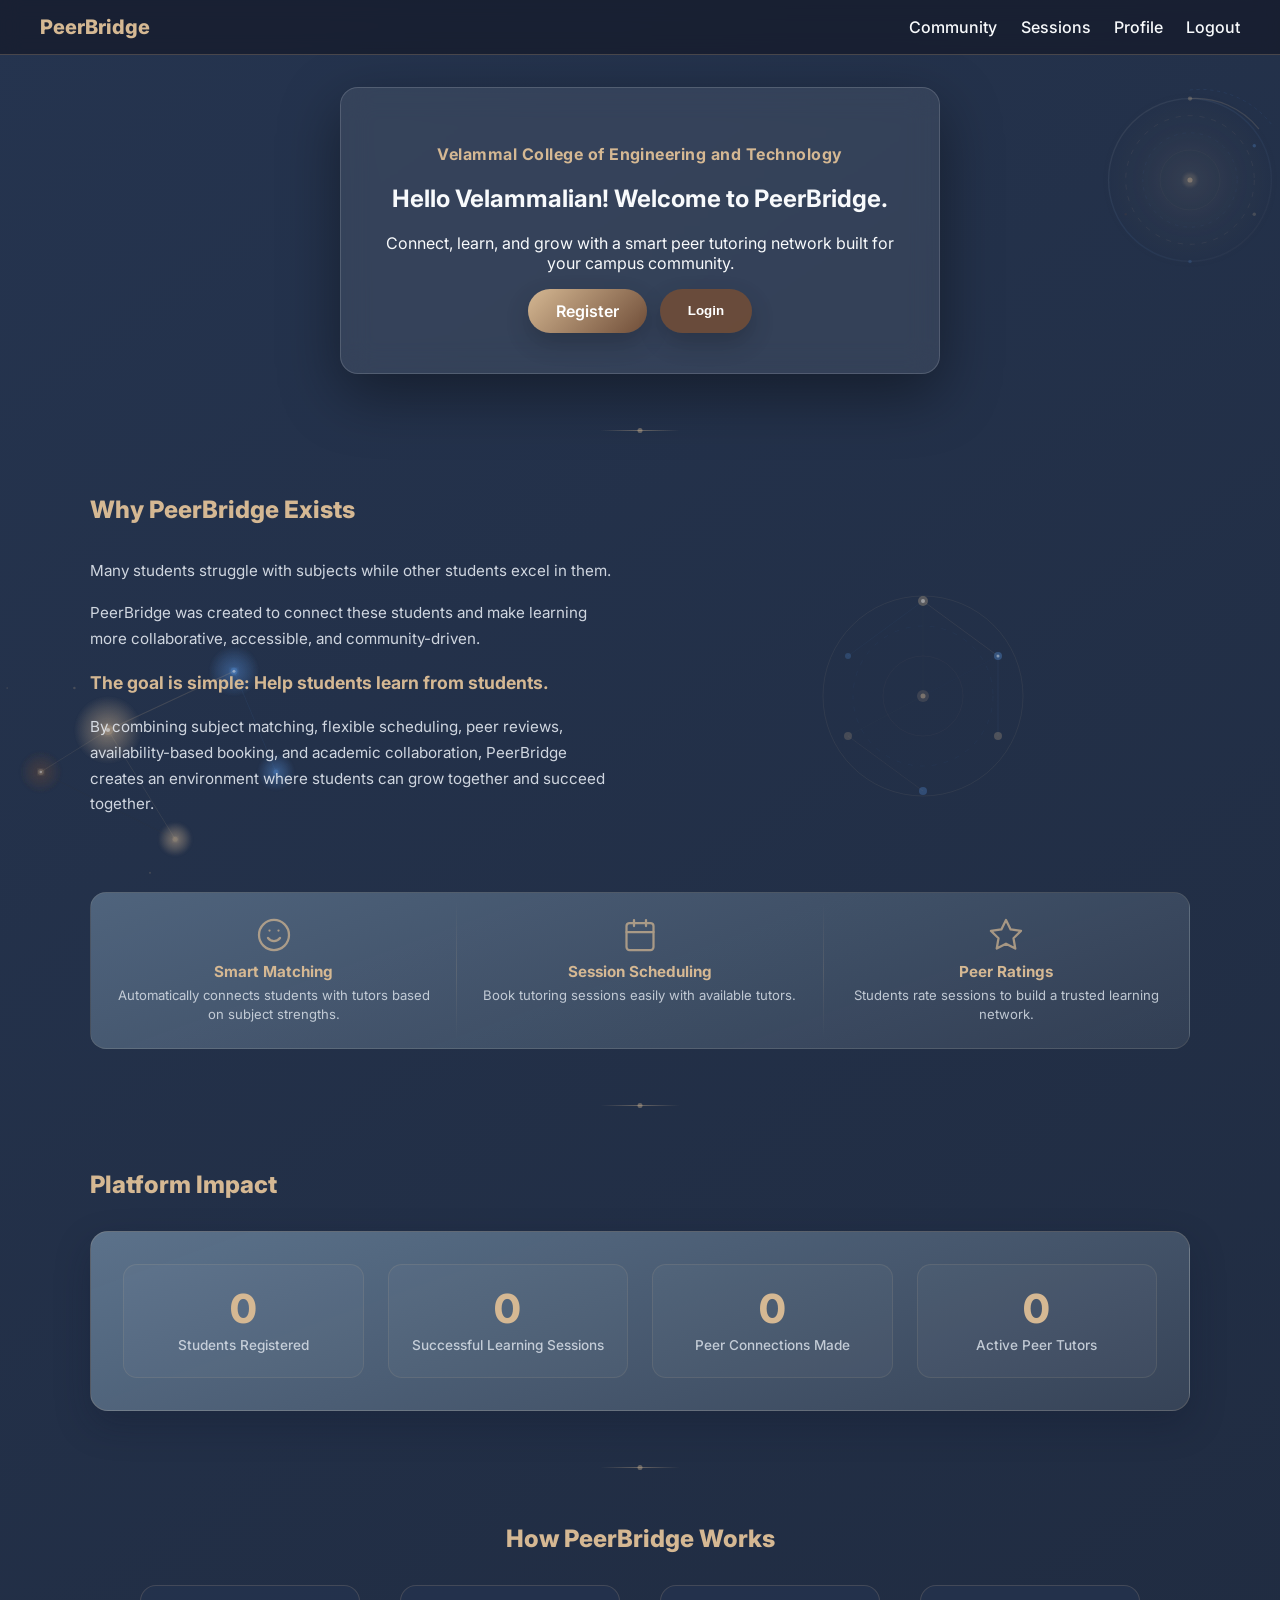
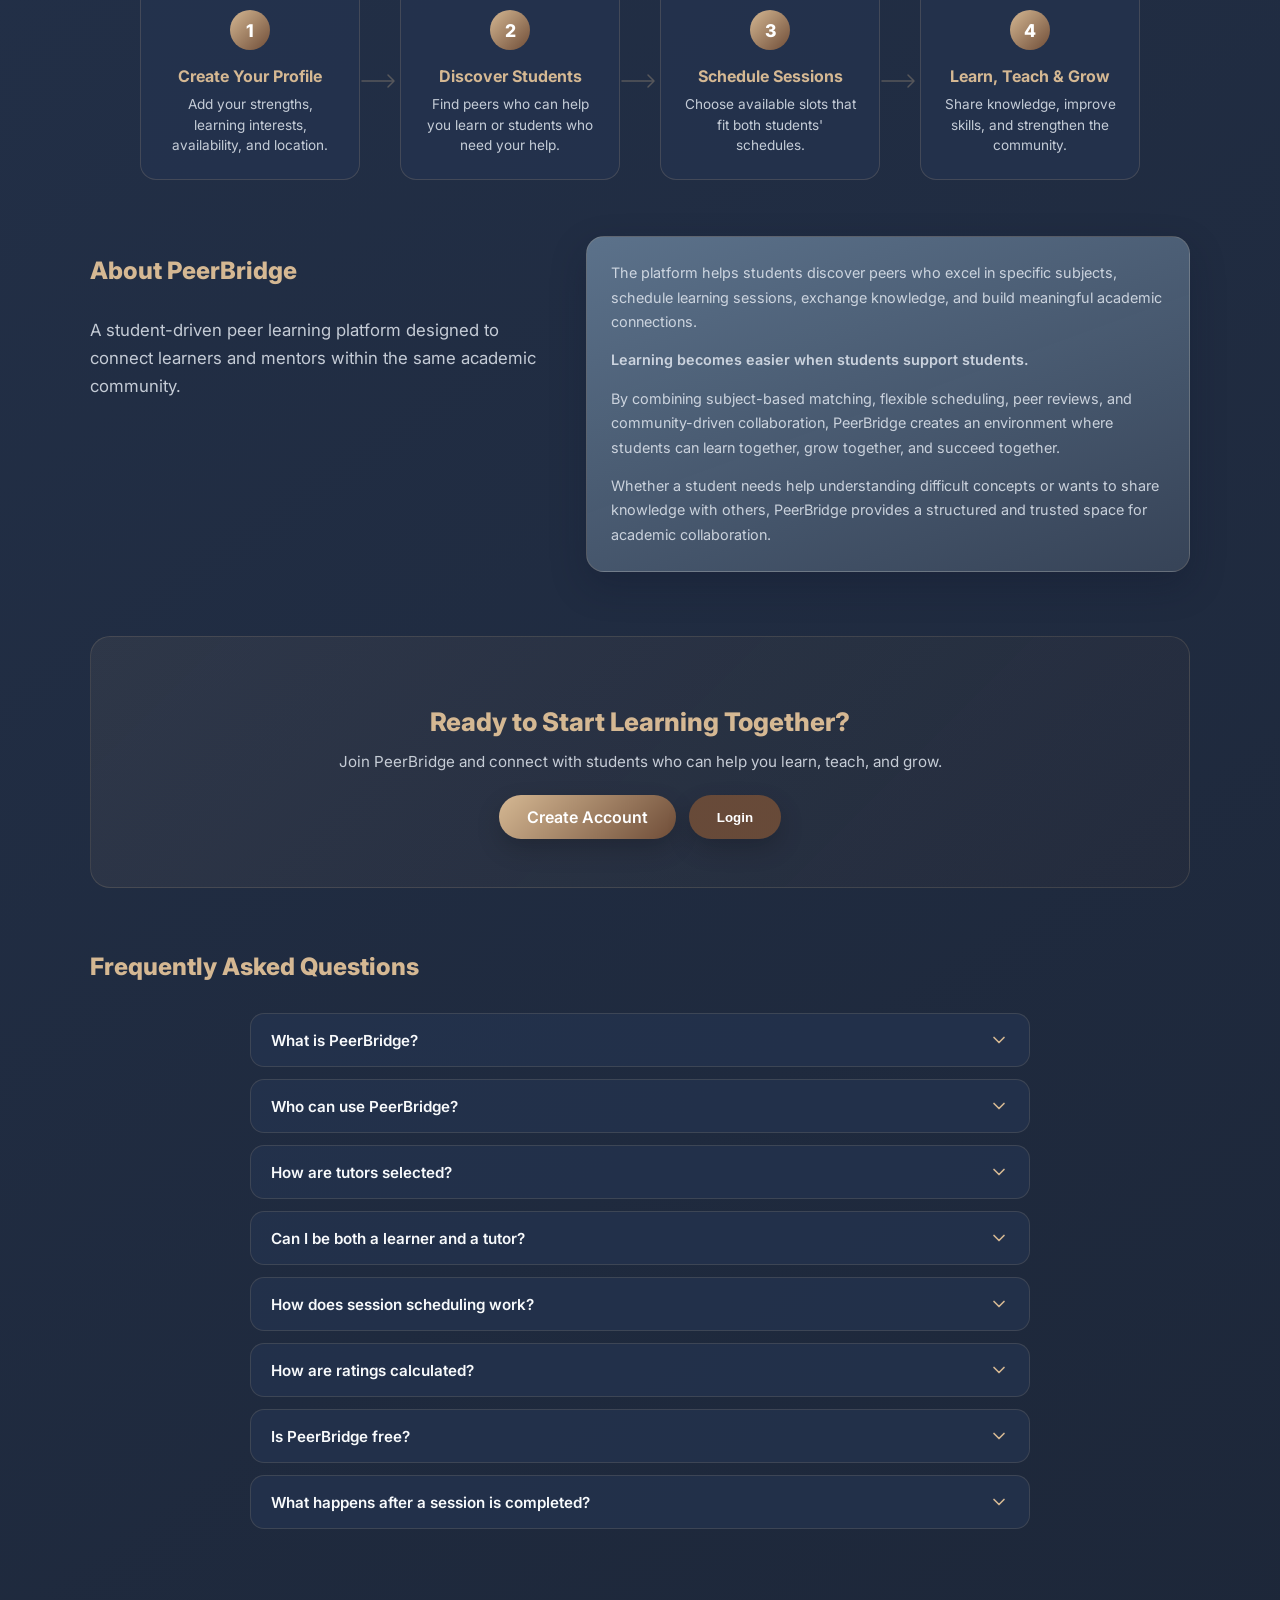
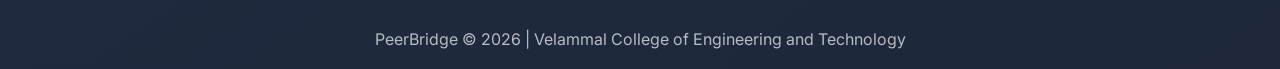
==== commit 16164aa4: "Completed Website" ====
--- a/index.html
+++ b/index.html
@@ -11,7 +11,6 @@
   <link rel="stylesheet" href="style.css" />
 </head>
 <body data-page="home">
-  <!-- Ambient background graphics -->
   <div class="hero-bg">
     <div class="hero-particle-left" aria-hidden="true">
       <svg viewBox="0 0 500 500" fill="none" xmlns="http://www.w3.org/2000/svg">
@@ -78,68 +77,124 @@
     </nav>
   </header>
 
-  <main class="container hero">
-    <section class="hero-card">
-      <p class="eyebrow">Velammal College of Engineering and Technology</p>
-      <h1>Hello Velammalian! Welcome to PeerBridge.</h1>
-      <p>Connect, learn, and grow with a smart peer tutoring network built for your campus community.</p>
-      <div class="button-row">
-        <a class="btn" href="register.html">Register</a>
-        <button type="button" id="openLogin" class="btn secondary">Login</button>
-      </div>
-      <div id="loginPanel" class="card login-panel hidden" aria-hidden="true" style="margin-top: 1rem;">
-        <div class="login-header">
-          <h2>Welcome Back</h2>
-          <p class="subtitle">Sign in to access your PeerBridge account.</p>
-        </div>
-        <form id="loginForm" novalidate>
-          <div class="field">
-            <div class="input-wrapper">
-              <svg class="input-icon" xmlns="http://www.w3.org/2000/svg" width="18" height="18" viewBox="0 0 24 24" fill="none" stroke="currentColor" stroke-width="2" stroke-linecap="round" stroke-linejoin="round"><path d="M4 4h16c1.1 0 2 .9 2 2v12c0 1.1-.9 2-2 2H4c-1.1 0-2-.9-2-2V6c0-1.1.9-2 2-2z"></path><polyline points="22,6 12,13 2,6"></polyline></svg>
-              <input id="emailInput" type="email" name="email" placeholder="Enter your email" required autocomplete="username" />
+  <main class="container">
+    <!-- 1. HERO -->
+    <section class="hero-section">
+      <div class="hero-card">
+        <p class="eyebrow">Velammal College of Engineering and Technology</p>
+        <h1>Hello Velammalian! Welcome to PeerBridge.</h1>
+        <p>Connect, learn, and grow with a smart peer tutoring network built for your campus community.</p>
+        <div class="button-row">
+          <a class="btn" href="register.html">Register</a>
+          <button type="button" id="openLogin" class="btn secondary">Login</button>
+        </div>
+        <div id="loginPanel" class="card login-panel hidden" aria-hidden="true" style="margin-top: 1rem;">
+          <div class="login-header">
+            <h2>Welcome Back</h2>
+            <p class="subtitle">Sign in to access your PeerBridge account.</p>
+          </div>
+          <form id="loginForm" novalidate>
+            <div class="field">
+              <div class="input-wrapper">
+                <svg class="input-icon" xmlns="http://www.w3.org/2000/svg" width="18" height="18" viewBox="0 0 24 24" fill="none" stroke="currentColor" stroke-width="2" stroke-linecap="round" stroke-linejoin="round"><path d="M4 4h16c1.1 0 2 .9 2 2v12c0 1.1-.9 2-2 2H4c-1.1 0-2-.9-2-2V6c0-1.1.9-2 2-2z"></path><polyline points="22,6 12,13 2,6"></polyline></svg>
+                <input id="emailInput" type="email" name="email" placeholder="Enter your email" required autocomplete="username" />
+              </div>
+              <div id="emailError" class="field-error" aria-live="polite"></div>
             </div>
-            <div id="emailError" class="field-error" aria-live="polite"></div>
-          </div>
-          <div class="field">
-            <div class="password-wrapper">
-              <svg class="input-icon" xmlns="http://www.w3.org/2000/svg" width="18" height="18" viewBox="0 0 24 24" fill="none" stroke="currentColor" stroke-width="2" stroke-linecap="round" stroke-linejoin="round"><rect x="3" y="11" width="18" height="11" rx="2" ry="2"></rect><path d="M7 11V7a5 5 0 0 1 10 0v4"></path></svg>
-              <input id="passwordInput" type="password" name="password" placeholder="Enter your password" required minlength="6" autocomplete="current-password" />
-              <button type="button" id="togglePassword" class="icon-btn" aria-label="Show password">
-                <svg class="icon-eye" xmlns="http://www.w3.org/2000/svg" width="20" height="20" viewBox="0 0 24 24" fill="none" stroke="currentColor" stroke-width="2" stroke-linecap="round" stroke-linejoin="round"><path d="M1 12s4-8 11-8 11 8 11 8-4 8-11 8S1 12 1 12z"></path><circle cx="12" cy="12" r="3"></circle></svg>
-                <svg class="icon-eye-slash hidden" xmlns="http://www.w3.org/2000/svg" width="20" height="20" viewBox="0 0 24 24" fill="none" stroke="currentColor" stroke-width="2" stroke-linecap="round" stroke-linejoin="round"><path d="M17.94 17.94A10.94 10.94 0 0 1 12 20c-7 0-11-8-11-8a22.65 22.65 0 0 1 5.36-6.14"></path><path d="M1 1l22 22"></path></svg>
+            <div class="field">
+              <div class="password-wrapper">
+                <svg class="input-icon" xmlns="http://www.w3.org/2000/svg" width="18" height="18" viewBox="0 0 24 24" fill="none" stroke="currentColor" stroke-width="2" stroke-linecap="round" stroke-linejoin="round"><rect x="3" y="11" width="18" height="11" rx="2" ry="2"></rect><path d="M7 11V7a5 5 0 0 1 10 0v4"></path></svg>
+                <input id="passwordInput" type="password" name="password" placeholder="Enter your password" required minlength="6" autocomplete="current-password" />
+                <button type="button" id="togglePassword" class="icon-btn" aria-label="Show password">
+                  <svg class="icon-eye" xmlns="http://www.w3.org/2000/svg" width="20" height="20" viewBox="0 0 24 24" fill="none" stroke="currentColor" stroke-width="2" stroke-linecap="round" stroke-linejoin="round"><path d="M1 12s4-8 11-8 11 8 11 8-4 8-11 8S1 12 1 12z"></path><circle cx="12" cy="12" r="3"></circle></svg>
+                  <svg class="icon-eye-slash hidden" xmlns="http://www.w3.org/2000/svg" width="20" height="20" viewBox="0 0 24 24" fill="none" stroke="currentColor" stroke-width="2" stroke-linecap="round" stroke-linejoin="round"><path d="M17.94 17.94A10.94 10.94 0 0 1 12 20c-7 0-11-8-11-8a22.65 22.65 0 0 1 5.36-6.14"></path><path d="M1 1l22 22"></path></svg>
+                </button>
+              </div>
+              <div id="capsWarning" class="field-warning" aria-live="polite"></div>
+            </div>
+            <div class="form-actions">
+              <button type="submit" id="signInButton" class="btn primary">
+                <span class="btn-text">Sign In</span>
+                <span class="btn-spinner hidden" aria-hidden="true"></span>
               </button>
             </div>
-            <div id="capsWarning" class="field-warning" aria-live="polite"></div>
-          </div>
-          <div class="form-actions">
-            <button type="submit" id="signInButton" class="btn primary">
-              <span class="btn-text">Sign In</span>
-              <span class="btn-spinner hidden" aria-hidden="true"></span>
-            </button>
-          </div>
-          <div id="loginError" class="form-error" role="alert" aria-live="assertive"></div>
-        </form>
-      </div>
-    </section>
-
-    <!-- Features -->
-    <section class="features">
-      <div class="feature-card">
-        <h3>Smart Matching</h3>
-        <p>Automatically connects students with tutors based on subject strengths.</p>
-      </div>
-      <div class="feature-card">
-        <h3>Session Scheduling</h3>
-        <p>Book tutoring sessions easily with available tutors.</p>
-      </div>
-      <div class="feature-card">
-        <h3>Peer Ratings</h3>
-        <p>Students rate sessions to build a trusted learning network.</p>
-      </div>
-    </section>
-
-    <!-- Statistics -->
+            <div id="loginError" class="form-error" role="alert" aria-live="assertive"></div>
+          </form>
+        </div>
+      </div>
+    </section>
+
+    <div class="section-divider"></div>
+
+    <!-- 2. WHY PEERBRIDGE EXISTS -->
+    <section class="why-section">
+      <h2 class="section-title">Why PeerBridge Exists</h2>
+      <div class="why-content">
+        <div class="why-text">
+          <p>Many students struggle with subjects while other students excel in them.</p>
+          <p>PeerBridge was created to connect these students and make learning more collaborative, accessible, and community-driven.</p>
+          <p class="why-highlight">The goal is simple: Help students learn from students.</p>
+          <p>By combining subject matching, flexible scheduling, peer reviews, availability-based booking, and academic collaboration, PeerBridge creates an environment where students can grow together and succeed together.</p>
+        </div>
+        <div class="why-visual" aria-hidden="true">
+          <svg viewBox="0 0 280 280" fill="none" xmlns="http://www.w3.org/2000/svg">
+            <circle cx="140" cy="140" r="100" stroke="rgba(213,184,147,0.1)" stroke-width="0.8"/>
+            <circle cx="140" cy="140" r="70" stroke="rgba(96,165,250,0.08)" stroke-width="0.6" stroke-dasharray="5 7"/>
+            <circle cx="140" cy="140" r="40" stroke="rgba(213,184,147,0.08)" stroke-width="0.5"/>
+            <circle cx="140" cy="45" r="5" fill="#d5b893" opacity="0.3"/><circle cx="140" cy="45" r="2" fill="#fff" opacity="0.4"/>
+            <circle cx="215" cy="100" r="4" fill="#60a5fa" opacity="0.3"/><circle cx="215" cy="100" r="1.5" fill="#fff" opacity="0.4"/>
+            <circle cx="215" cy="180" r="4" fill="#d5b893" opacity="0.25"/>
+            <circle cx="140" cy="235" r="4" fill="#60a5fa" opacity="0.25"/>
+            <circle cx="65" cy="180" r="4" fill="#d5b893" opacity="0.2"/>
+            <circle cx="65" cy="100" r="3" fill="#60a5fa" opacity="0.2"/>
+            <line x1="140" y1="45" x2="215" y2="100" stroke="rgba(213,184,147,0.12)" stroke-width="0.8"/>
+            <line x1="215" y1="100" x2="215" y2="180" stroke="rgba(96,165,250,0.1)" stroke-width="0.6"/>
+            <line x1="140" y1="235" x2="65" y2="180" stroke="rgba(213,184,147,0.1)" stroke-width="0.6"/>
+            <line x1="65" y1="100" x2="140" y2="45" stroke="rgba(96,165,250,0.08)" stroke-width="0.5"/>
+            <line x1="140" y1="140" x2="140" y2="45" stroke="rgba(213,184,147,0.06)" stroke-width="0.4"/>
+            <line x1="140" y1="140" x2="215" y2="100" stroke="rgba(96,165,250,0.05)" stroke-width="0.4"/>
+            <line x1="140" y1="140" x2="65" y2="180" stroke="rgba(213,184,147,0.05)" stroke-width="0.4"/>
+            <circle cx="140" cy="140" r="6" fill="rgba(213,184,147,0.15)"/>
+            <circle cx="140" cy="140" r="2.5" fill="#d5b893" opacity="0.4"/>
+          </svg>
+        </div>
+      </div>
+    </section>
+
+    <!-- 3. FEATURES -->
+    <section class="features-row">
+      <div class="feature-strip">
+        <div class="feature-item">
+          <div class="feature-icon">
+            <svg viewBox="0 0 24 24" fill="none" stroke="currentColor" stroke-width="1.5" stroke-linecap="round" stroke-linejoin="round"><circle cx="12" cy="12" r="10"/><path d="M8 14s1.5 2 4 2 4-2 4-2"/><line x1="9" y1="9" x2="9.01" y2="9"/><line x1="15" y1="9" x2="15.01" y2="9"/></svg>
+          </div>
+          <h3>Smart Matching</h3>
+          <p>Automatically connects students with tutors based on subject strengths.</p>
+        </div>
+        <div class="feature-divider-v" aria-hidden="true"></div>
+        <div class="feature-item">
+          <div class="feature-icon">
+            <svg viewBox="0 0 24 24" fill="none" stroke="currentColor" stroke-width="1.5" stroke-linecap="round" stroke-linejoin="round"><rect x="3" y="4" width="18" height="18" rx="2" ry="2"/><line x1="16" y1="2" x2="16" y2="6"/><line x1="8" y1="2" x2="8" y2="6"/><line x1="3" y1="10" x2="21" y2="10"/></svg>
+          </div>
+          <h3>Session Scheduling</h3>
+          <p>Book tutoring sessions easily with available tutors.</p>
+        </div>
+        <div class="feature-divider-v" aria-hidden="true"></div>
+        <div class="feature-item">
+          <div class="feature-icon">
+            <svg viewBox="0 0 24 24" fill="none" stroke="currentColor" stroke-width="1.5" stroke-linecap="round" stroke-linejoin="round"><polygon points="12 2 15.09 8.26 22 9.27 17 14.14 18.18 21.02 12 17.77 5.82 21.02 7 14.14 2 9.27 8.91 8.26 12 2"/></svg>
+          </div>
+          <h3>Peer Ratings</h3>
+          <p>Students rate sessions to build a trusted learning network.</p>
+        </div>
+      </div>
+    </section>
+
+    <div class="section-divider"></div>
+
+    <!-- 4. PLATFORM IMPACT -->
     <section class="stats-section" id="statsSection">
+      <h2 class="section-title">Platform Impact</h2>
       <div class="stats-container card">
         <div class="stats-grid">
           <div class="stat-card">
@@ -148,28 +203,30 @@
           </div>
           <div class="stat-card">
             <div class="stat-number" data-target="0" id="statSessions">0</div>
-            <div class="stat-label">Sessions Completed</div>
+            <div class="stat-label">Successful Learning Sessions</div>
           </div>
           <div class="stat-card">
-            <div class="stat-number" data-target="0" id="statRating">0</div>
-            <div class="stat-label">Average Rating</div>
+            <div class="stat-number" data-target="0" id="statConnections">0</div>
+            <div class="stat-label">Peer Connections Made</div>
           </div>
           <div class="stat-card">
-            <div class="stat-number" data-target="8" id="statSubjects">8</div>
-            <div class="stat-label">Subjects Available</div>
-          </div>
-        </div>
-      </div>
-    </section>
-
-    <!-- How it Works -->
+            <div class="stat-number" data-target="0" id="statTutors">0</div>
+            <div class="stat-label">Active Peer Tutors</div>
+          </div>
+        </div>
+      </div>
+    </section>
+
+    <div class="section-divider"></div>
+
+    <!-- 5. HOW IT WORKS -->
     <section class="how-section">
       <h2 class="section-title">How PeerBridge Works</h2>
       <div class="how-grid">
         <div class="how-card">
           <div class="how-step">1</div>
           <h3>Create Your Profile</h3>
-          <p>Create your academic profile, add your strengths, learning interests, availability, and location.</p>
+          <p>Add your strengths, learning interests, availability, and location.</p>
         </div>
         <div class="how-connector" aria-hidden="true">
           <svg viewBox="0 0 40 24" fill="none"><path d="M2 12h30M28 6l6 6-6 6" stroke="rgba(213,184,147,0.3)" stroke-width="1.5" stroke-linecap="round" stroke-linejoin="round"/></svg>
@@ -177,7 +234,7 @@
         <div class="how-card">
           <div class="how-step">2</div>
           <h3>Discover Students</h3>
-          <p>Find peers who can help you learn or students who need help in subjects you understand.</p>
+          <p>Find peers who can help you learn or students who need your help.</p>
         </div>
         <div class="how-connector" aria-hidden="true">
           <svg viewBox="0 0 40 24" fill="none"><path d="M2 12h30M28 6l6 6-6 6" stroke="rgba(213,184,147,0.3)" stroke-width="1.5" stroke-linecap="round" stroke-linejoin="round"/></svg>
@@ -185,7 +242,7 @@
         <div class="how-card">
           <div class="how-step">3</div>
           <h3>Schedule Sessions</h3>
-          <p>Choose available slots and request learning sessions that fit both students' schedules.</p>
+          <p>Choose available slots that fit both students' schedules.</p>
         </div>
         <div class="how-connector" aria-hidden="true">
           <svg viewBox="0 0 40 24" fill="none"><path d="M2 12h30M28 6l6 6-6 6" stroke="rgba(213,184,147,0.3)" stroke-width="1.5" stroke-linecap="round" stroke-linejoin="round"/></svg>
@@ -193,98 +250,72 @@
         <div class="how-card">
           <div class="how-step">4</div>
           <h3>Learn, Teach & Grow</h3>
-          <p>Share knowledge, improve skills, build confidence, and help strengthen the learning community.</p>
-        </div>
-      </div>
-    </section>
-
-    <!-- About -->
+          <p>Share knowledge, improve skills, and strengthen the community.</p>
+        </div>
+      </div>
+    </section>
+
+    <!-- 6. ABOUT -->
     <section class="about-section">
-      <h2 class="section-title">About PeerBridge</h2>
-      <div class="about-content card">
-        <p>PeerBridge is a student-driven peer learning platform designed to connect learners and mentors within the same academic community.</p>
-        <p>The platform helps students discover peers who excel in specific subjects, schedule learning sessions, exchange knowledge, and build meaningful academic connections.</p>
-        <p class="about-highlight">PeerBridge was created with a simple vision: <em>Learning becomes easier when students support students.</em></p>
-        <p>By combining subject-based matching, flexible scheduling, peer reviews, and community-driven collaboration, PeerBridge creates an environment where students can learn together, grow together, and succeed together.</p>
-        <p>Whether a student needs help understanding difficult concepts or wants to share knowledge with others, PeerBridge provides a structured and trusted space for academic collaboration.</p>
-      </div>
-    </section>
-
-    <!-- FAQ -->
+      <div class="about-layout">
+        <div class="about-left">
+          <h2 class="section-title">About PeerBridge</h2>
+          <p class="about-mission">A student-driven peer learning platform designed to connect learners and mentors within the same academic community.</p>
+        </div>
+        <div class="about-right card">
+          <p>The platform helps students discover peers who excel in specific subjects, schedule learning sessions, exchange knowledge, and build meaningful academic connections.</p>
+          <p class="about-highlight">Learning becomes easier when students support students.</p>
+          <p>By combining subject-based matching, flexible scheduling, peer reviews, and community-driven collaboration, PeerBridge creates an environment where students can learn together, grow together, and succeed together.</p>
+          <p>Whether a student needs help understanding difficult concepts or wants to share knowledge with others, PeerBridge provides a structured and trusted space for academic collaboration.</p>
+        </div>
+      </div>
+    </section>
+
+    <!-- 7. CTA -->
+    <section class="cta-section">
+      <h2>Ready to Start Learning Together?</h2>
+      <p>Join PeerBridge and connect with students who can help you learn, teach, and grow.</p>
+      <div class="button-row">
+        <a class="btn" href="register.html">Create Account</a>
+        <button type="button" class="btn secondary" onclick="document.getElementById('openLogin')?.click();window.scrollTo({top:0,behavior:'smooth'})">Login</button>
+      </div>
+    </section>
+
+    <!-- 8. FAQ -->
     <section class="faq-section">
       <h2 class="section-title">Frequently Asked Questions</h2>
       <div class="faq-list">
         <div class="faq-item">
-          <button class="faq-question" aria-expanded="false">
-            <span>What is PeerBridge?</span>
-            <svg class="faq-chevron" viewBox="0 0 24 24" fill="none" stroke="currentColor" stroke-width="2" stroke-linecap="round" stroke-linejoin="round"><polyline points="6 9 12 15 18 9"></polyline></svg>
-          </button>
-          <div class="faq-answer">
-            <p>PeerBridge is a peer-to-peer learning platform that connects students who want to learn with students who are willing to teach and share knowledge.</p>
-          </div>
-        </div>
-        <div class="faq-item">
-          <button class="faq-question" aria-expanded="false">
-            <span>Who can use PeerBridge?</span>
-            <svg class="faq-chevron" viewBox="0 0 24 24" fill="none" stroke="currentColor" stroke-width="2" stroke-linecap="round" stroke-linejoin="round"><polyline points="6 9 12 15 18 9"></polyline></svg>
-          </button>
-          <div class="faq-answer">
-            <p>Any student within the academic community can use PeerBridge to learn, teach, schedule sessions, and collaborate with peers.</p>
-          </div>
-        </div>
-        <div class="faq-item">
-          <button class="faq-question" aria-expanded="false">
-            <span>How are tutors selected?</span>
-            <svg class="faq-chevron" viewBox="0 0 24 24" fill="none" stroke="currentColor" stroke-width="2" stroke-linecap="round" stroke-linejoin="round"><polyline points="6 9 12 15 18 9"></polyline></svg>
-          </button>
-          <div class="faq-answer">
-            <p>Students are matched based on subjects, ratings, availability, and location preferences, helping learners find the most suitable peer mentors.</p>
-          </div>
-        </div>
-        <div class="faq-item">
-          <button class="faq-question" aria-expanded="false">
-            <span>Can I be both a learner and a tutor?</span>
-            <svg class="faq-chevron" viewBox="0 0 24 24" fill="none" stroke="currentColor" stroke-width="2" stroke-linecap="round" stroke-linejoin="round"><polyline points="6 9 12 15 18 9"></polyline></svg>
-          </button>
-          <div class="faq-answer">
-            <p>Yes. Students can seek help in subjects they are learning while also helping others in subjects they are confident in.</p>
-          </div>
-        </div>
-        <div class="faq-item">
-          <button class="faq-question" aria-expanded="false">
-            <span>How does session scheduling work?</span>
-            <svg class="faq-chevron" viewBox="0 0 24 24" fill="none" stroke="currentColor" stroke-width="2" stroke-linecap="round" stroke-linejoin="round"><polyline points="6 9 12 15 18 9"></polyline></svg>
-          </button>
-          <div class="faq-answer">
-            <p>Sessions can only be requested during the availability selected by the tutor. The platform automatically prevents scheduling conflicts and double bookings.</p>
-          </div>
-        </div>
-        <div class="faq-item">
-          <button class="faq-question" aria-expanded="false">
-            <span>How are ratings calculated?</span>
-            <svg class="faq-chevron" viewBox="0 0 24 24" fill="none" stroke="currentColor" stroke-width="2" stroke-linecap="round" stroke-linejoin="round"><polyline points="6 9 12 15 18 9"></polyline></svg>
-          </button>
-          <div class="faq-answer">
-            <p>Ratings are submitted after completed sessions and help maintain a trusted learning environment for all users.</p>
-          </div>
-        </div>
-        <div class="faq-item">
-          <button class="faq-question" aria-expanded="false">
-            <span>Is PeerBridge free?</span>
-            <svg class="faq-chevron" viewBox="0 0 24 24" fill="none" stroke="currentColor" stroke-width="2" stroke-linecap="round" stroke-linejoin="round"><polyline points="6 9 12 15 18 9"></polyline></svg>
-          </button>
-          <div class="faq-answer">
-            <p>Yes. PeerBridge is designed as an educational collaboration platform that encourages students to help one another learn and grow.</p>
-          </div>
-        </div>
-        <div class="faq-item">
-          <button class="faq-question" aria-expanded="false">
-            <span>What happens after a session is completed?</span>
-            <svg class="faq-chevron" viewBox="0 0 24 24" fill="none" stroke="currentColor" stroke-width="2" stroke-linecap="round" stroke-linejoin="round"><polyline points="6 9 12 15 18 9"></polyline></svg>
-          </button>
-          <div class="faq-answer">
-            <p>Both participants can leave ratings and feedback, helping improve the quality and reliability of the community.</p>
-          </div>
+          <button class="faq-question" aria-expanded="false"><span>What is PeerBridge?</span><svg class="faq-chevron" viewBox="0 0 24 24" fill="none" stroke="currentColor" stroke-width="2" stroke-linecap="round" stroke-linejoin="round"><polyline points="6 9 12 15 18 9"></polyline></svg></button>
+          <div class="faq-answer"><p>PeerBridge is a peer-to-peer learning platform that connects students who want to learn with students who are willing to teach and share knowledge.</p></div>
+        </div>
+        <div class="faq-item">
+          <button class="faq-question" aria-expanded="false"><span>Who can use PeerBridge?</span><svg class="faq-chevron" viewBox="0 0 24 24" fill="none" stroke="currentColor" stroke-width="2" stroke-linecap="round" stroke-linejoin="round"><polyline points="6 9 12 15 18 9"></polyline></svg></button>
+          <div class="faq-answer"><p>Any student within the academic community can use PeerBridge to learn, teach, schedule sessions, and collaborate with peers.</p></div>
+        </div>
+        <div class="faq-item">
+          <button class="faq-question" aria-expanded="false"><span>How are tutors selected?</span><svg class="faq-chevron" viewBox="0 0 24 24" fill="none" stroke="currentColor" stroke-width="2" stroke-linecap="round" stroke-linejoin="round"><polyline points="6 9 12 15 18 9"></polyline></svg></button>
+          <div class="faq-answer"><p>Students are matched based on subjects, ratings, availability, and location preferences, helping learners find the most suitable peer mentors.</p></div>
+        </div>
+        <div class="faq-item">
+          <button class="faq-question" aria-expanded="false"><span>Can I be both a learner and a tutor?</span><svg class="faq-chevron" viewBox="0 0 24 24" fill="none" stroke="currentColor" stroke-width="2" stroke-linecap="round" stroke-linejoin="round"><polyline points="6 9 12 15 18 9"></polyline></svg></button>
+          <div class="faq-answer"><p>Yes. Students can seek help in subjects they are learning while also helping others in subjects they are confident in.</p></div>
+        </div>
+        <div class="faq-item">
+          <button class="faq-question" aria-expanded="false"><span>How does session scheduling work?</span><svg class="faq-chevron" viewBox="0 0 24 24" fill="none" stroke="currentColor" stroke-width="2" stroke-linecap="round" stroke-linejoin="round"><polyline points="6 9 12 15 18 9"></polyline></svg></button>
+          <div class="faq-answer"><p>Sessions can only be requested during the availability selected by the tutor. The platform automatically prevents scheduling conflicts and double bookings.</p></div>
+        </div>
+        <div class="faq-item">
+          <button class="faq-question" aria-expanded="false"><span>How are ratings calculated?</span><svg class="faq-chevron" viewBox="0 0 24 24" fill="none" stroke="currentColor" stroke-width="2" stroke-linecap="round" stroke-linejoin="round"><polyline points="6 9 12 15 18 9"></polyline></svg></button>
+          <div class="faq-answer"><p>Ratings are submitted after completed sessions and help maintain a trusted learning environment for all users.</p></div>
+        </div>
+        <div class="faq-item">
+          <button class="faq-question" aria-expanded="false"><span>Is PeerBridge free?</span><svg class="faq-chevron" viewBox="0 0 24 24" fill="none" stroke="currentColor" stroke-width="2" stroke-linecap="round" stroke-linejoin="round"><polyline points="6 9 12 15 18 9"></polyline></svg></button>
+          <div class="faq-answer"><p>Yes. PeerBridge is designed as an educational collaboration platform that encourages students to help one another learn and grow.</p></div>
+        </div>
+        <div class="faq-item">
+          <button class="faq-question" aria-expanded="false"><span>What happens after a session is completed?</span><svg class="faq-chevron" viewBox="0 0 24 24" fill="none" stroke="currentColor" stroke-width="2" stroke-linecap="round" stroke-linejoin="round"><polyline points="6 9 12 15 18 9"></polyline></svg></button>
+          <div class="faq-answer"><p>Both participants can leave ratings and feedback, helping improve the quality and reliability of the community.</p></div>
         </div>
       </div>
     </section>
--- a/style.css
+++ b/style.css
@@ -312,8 +312,45 @@
 @media (max-width: 700px) { .stats-grid { grid-template-columns: repeat(2, 1fr); } }
 @media (max-width: 400px) { .stats-grid { grid-template-columns: 1fr; } }
 
+/* ===== FEATURES STRIP (horizontal, compact) ===== */
+.features-row { margin-top: 3.5rem; }
+.feature-strip {
+  display: flex;
+  align-items: stretch;
+  background: linear-gradient(160deg, rgba(97,120,145,0.72), rgba(57,70,90,0.7));
+  border: 1px solid rgba(213,184,147,0.12);
+  border-radius: 16px;
+  overflow: hidden;
+}
+.feature-item {
+  flex: 1;
+  padding: 1.5rem 1.25rem;
+  text-align: center;
+  transition: background 0.3s ease;
+}
+.feature-item:hover { background: rgba(255,255,255,0.03); }
+.feature-icon {
+  width: 36px;
+  height: 36px;
+  margin: 0 auto 0.6rem;
+  color: var(--tan);
+  opacity: 0.7;
+}
+.feature-icon svg { width: 100%; height: 100%; }
+.feature-item h3 { font-size: 0.95rem; margin: 0 0 0.3rem; color: var(--tan); font-weight: 700; }
+.feature-item p { font-size: 0.82rem; color: rgba(226,232,240,0.8); margin: 0; line-height: 1.45; }
+.feature-divider-v {
+  width: 1px;
+  background: linear-gradient(180deg, transparent, rgba(213,184,147,0.15), transparent);
+  margin: 0.5rem 0;
+}
+@media (max-width: 680px) {
+  .feature-strip { flex-direction: column; }
+  .feature-divider-v { width: 100%; height: 1px; margin: 0 0.5rem; background: linear-gradient(90deg, transparent, rgba(213,184,147,0.15), transparent); }
+}
+
 /* ===== HOW IT WORKS ===== */
-.how-section { margin-top: 4rem; text-align: center; }
+.how-section { margin-top: 3.5rem; text-align: center; }
 .section-title { color: var(--tan); font-size: 1.5rem; font-weight: 800; margin-bottom: 2rem; }
 .how-grid { display: flex; align-items: center; justify-content: center; gap: 0; flex-wrap: wrap; }
 .how-card { flex: 1 1 200px; max-width: 220px; background: rgba(37,52,79,0.72); border: 1px solid rgba(213,184,147,0.18); border-radius: 16px; padding: 1.5rem 1.25rem; text-align: center; transition: transform 0.3s ease; }
@@ -325,12 +362,15 @@
 .how-connector svg { width: 100%; height: auto; }
 @media (max-width: 860px) { .how-grid { flex-direction: column; gap: 0.5rem; } .how-connector svg { transform: rotate(90deg); } .how-connector { width: 30px; height: 30px; } }
 
-/* ===== ABOUT SECTION ===== */
-.about-section { margin-top: 4rem; }
-.about-content { padding: 2rem; line-height: 1.7; }
-.about-content p { color: rgba(226,232,240,0.9); margin: 0 0 1rem; font-size: 0.95rem; }
-.about-content p:last-child { margin-bottom: 0; }
-.about-highlight { color: var(--tan); font-weight: 600; font-size: 1.05rem; }
+/* ===== ABOUT SECTION (two-column layout) ===== */
+.about-section { margin-top: 3.5rem; }
+.about-layout { display: grid; grid-template-columns: 1fr 1.3fr; gap: 2rem; align-items: start; }
+.about-mission { color: rgba(226,232,240,0.85); font-size: 1.05rem; line-height: 1.65; margin-top: 1rem; }
+.about-right { padding: 1.5rem; line-height: 1.7; }
+.about-right p { color: rgba(226,232,240,0.85); margin: 0 0 0.85rem; font-size: 0.9rem; }
+.about-right p:last-child { margin-bottom: 0; }
+.about-highlight { color: var(--tan); font-weight: 600; font-size: 1rem; }
+@media (max-width: 760px) { .about-layout { grid-template-columns: 1fr; gap: 1rem; } }
 
 /* ===== FAQ SECTION ===== */
 .faq-section { margin-top: 4rem; margin-bottom: 2rem; }
@@ -345,6 +385,36 @@
 .faq-item.open .faq-answer { max-height: 200px; }
 .faq-answer p { padding: 0 1.25rem 1rem; margin: 0; color: rgba(226,232,240,0.85); font-size: 0.9rem; line-height: 1.6; }
 
+/* ===== SECTION TRANSITIONS ===== */
+.section-divider { width: 80px; height: 1px; background: linear-gradient(90deg, transparent, rgba(213,184,147,0.4), transparent); margin: 3.5rem auto; position: relative; }
+.section-divider::after { content: ''; position: absolute; left: 50%; top: -2px; width: 5px; height: 5px; background: var(--tan); border-radius: 50%; transform: translateX(-50%); opacity: 0.4; }
+.cta-section { margin-top: 4rem; text-align: center; padding: 3rem 2rem; background: linear-gradient(135deg, rgba(213,184,147,0.08), rgba(111,77,56,0.06)); border: 1px solid rgba(213,184,147,0.15); border-radius: 20px; }
+.cta-section h2 { color: var(--tan); font-size: 1.6rem; font-weight: 800; margin-bottom: 0.75rem; }
+.cta-section p { color: rgba(226,232,240,0.85); margin-bottom: 1.5rem; font-size: 0.95rem; }
+.cta-section .button-row { justify-content: center; }
+.why-section { margin-top: 4rem; }
+.why-content { display: grid; grid-template-columns: 1fr 1fr; gap: 2rem; align-items: center; }
+.why-text { color: rgba(226,232,240,0.9); font-size: 0.95rem; line-height: 1.7; }
+.why-text p { margin: 0 0 1rem; }
+.why-text .why-highlight { color: var(--tan); font-weight: 700; font-size: 1.1rem; }
+.why-visual { position: relative; display: flex; align-items: center; justify-content: center; }
+.why-visual svg { width: 100%; max-width: 280px; }
+
+/* Profile stats */
+.profile-stats { display: grid; grid-template-columns: repeat(4, 1fr); gap: 0.85rem; margin-bottom: 1.25rem; }
+.profile-stat-card { text-align: center; padding: 1rem 0.75rem; background: rgba(37,52,79,0.72); border: 1px solid rgba(213,184,147,0.15); border-radius: 12px; }
+.profile-stat-number { font-size: 1.5rem; font-weight: 800; color: var(--tan); line-height: 1; margin-bottom: 0.35rem; }
+.profile-stat-label { font-size: 0.75rem; color: rgba(226,232,240,0.75); font-weight: 500; }
+
+/* Custom subject input */
+.custom-subject-input { display: flex; gap: 0.5rem; align-items: center; margin-top: 0.5rem; }
+.custom-subject-input input { flex: 1; padding: 0.45rem 0.75rem; border-radius: 8px; border: 1px solid rgba(213,184,147,0.35); background: rgba(20,30,48,0.5); color: #fff; font-family: inherit; font-size: 0.85rem; }
+.custom-subject-input button { padding: 0.45rem 0.75rem; border-radius: 8px; background: var(--tan); color: var(--space-cadet); font-weight: 600; border: none; cursor: pointer; font-size: 0.82rem; white-space: nowrap; }
+.add-subject-btn { display: inline-flex; align-items: center; gap: 4px; padding: 0.3rem 0.65rem; border-radius: 999px; border: 1px dashed rgba(213,184,147,0.4); background: transparent; color: var(--tan); cursor: pointer; font-size: 0.8rem; font-weight: 600; transition: all 0.2s ease; margin-top: 0.4rem; }
+.add-subject-btn:hover { background: rgba(213,184,147,0.1); border-color: var(--tan); }
+
 /* Responsive */
-@media (max-width: 940px) { .modal.profile-modal { overflow-y: auto; } .profile-modal-grid { grid-template-columns: 1fr; } .sessions-layout { grid-template-columns: 1fr; } .reviews-column { min-height: 0; } .review-list { max-height: 320px; } }
-@media (max-width: 560px) { .modal-container { inset: 92px 0 0; padding: 0.85rem; } .profile-identity { align-items: flex-start; } .time-slots .btn, .session-dialog .actions .btn { width: 100%; } }+@media (max-width: 940px) { .modal.profile-modal { overflow-y: auto; } .profile-modal-grid { grid-template-columns: 1fr; } .sessions-layout { grid-template-columns: 1fr; } .reviews-column { min-height: 0; } .review-list { max-height: 320px; } .why-content { grid-template-columns: 1fr; } .why-visual { display: none; } }
+@media (max-width: 860px) { .stats-grid { grid-template-columns: repeat(2, 1fr); } .profile-stats { grid-template-columns: repeat(2, 1fr); } }
+@media (max-width: 560px) { .modal-container { inset: 92px 0 0; padding: 0.85rem; } .profile-identity { align-items: flex-start; } .time-slots .btn, .session-dialog .actions .btn { width: 100%; } .hero-card { padding: 2rem 1.25rem; } .hero-card h1 { font-size: 1.4rem; } .button-row { flex-direction: column; align-items: center; } .grid-form { grid-template-columns: 1fr; } .cta-section .button-row { flex-direction: column; align-items: center; } .faq-question { font-size: 0.88rem; } .profile-stats { grid-template-columns: 1fr 1fr; gap: 0.5rem; } .how-grid { gap: 0.3rem; } .how-card { padding: 1.2rem 1rem; } .section-divider { margin: 2.5rem auto; } }
+@media (max-width: 375px) { .hero-card h1 { font-size: 1.25rem; } .hero-card p { font-size: 0.88rem; } .stat-number { font-size: 2rem; } .faq-answer p { padding: 0 1rem 0.75rem; font-size: 0.85rem; } }
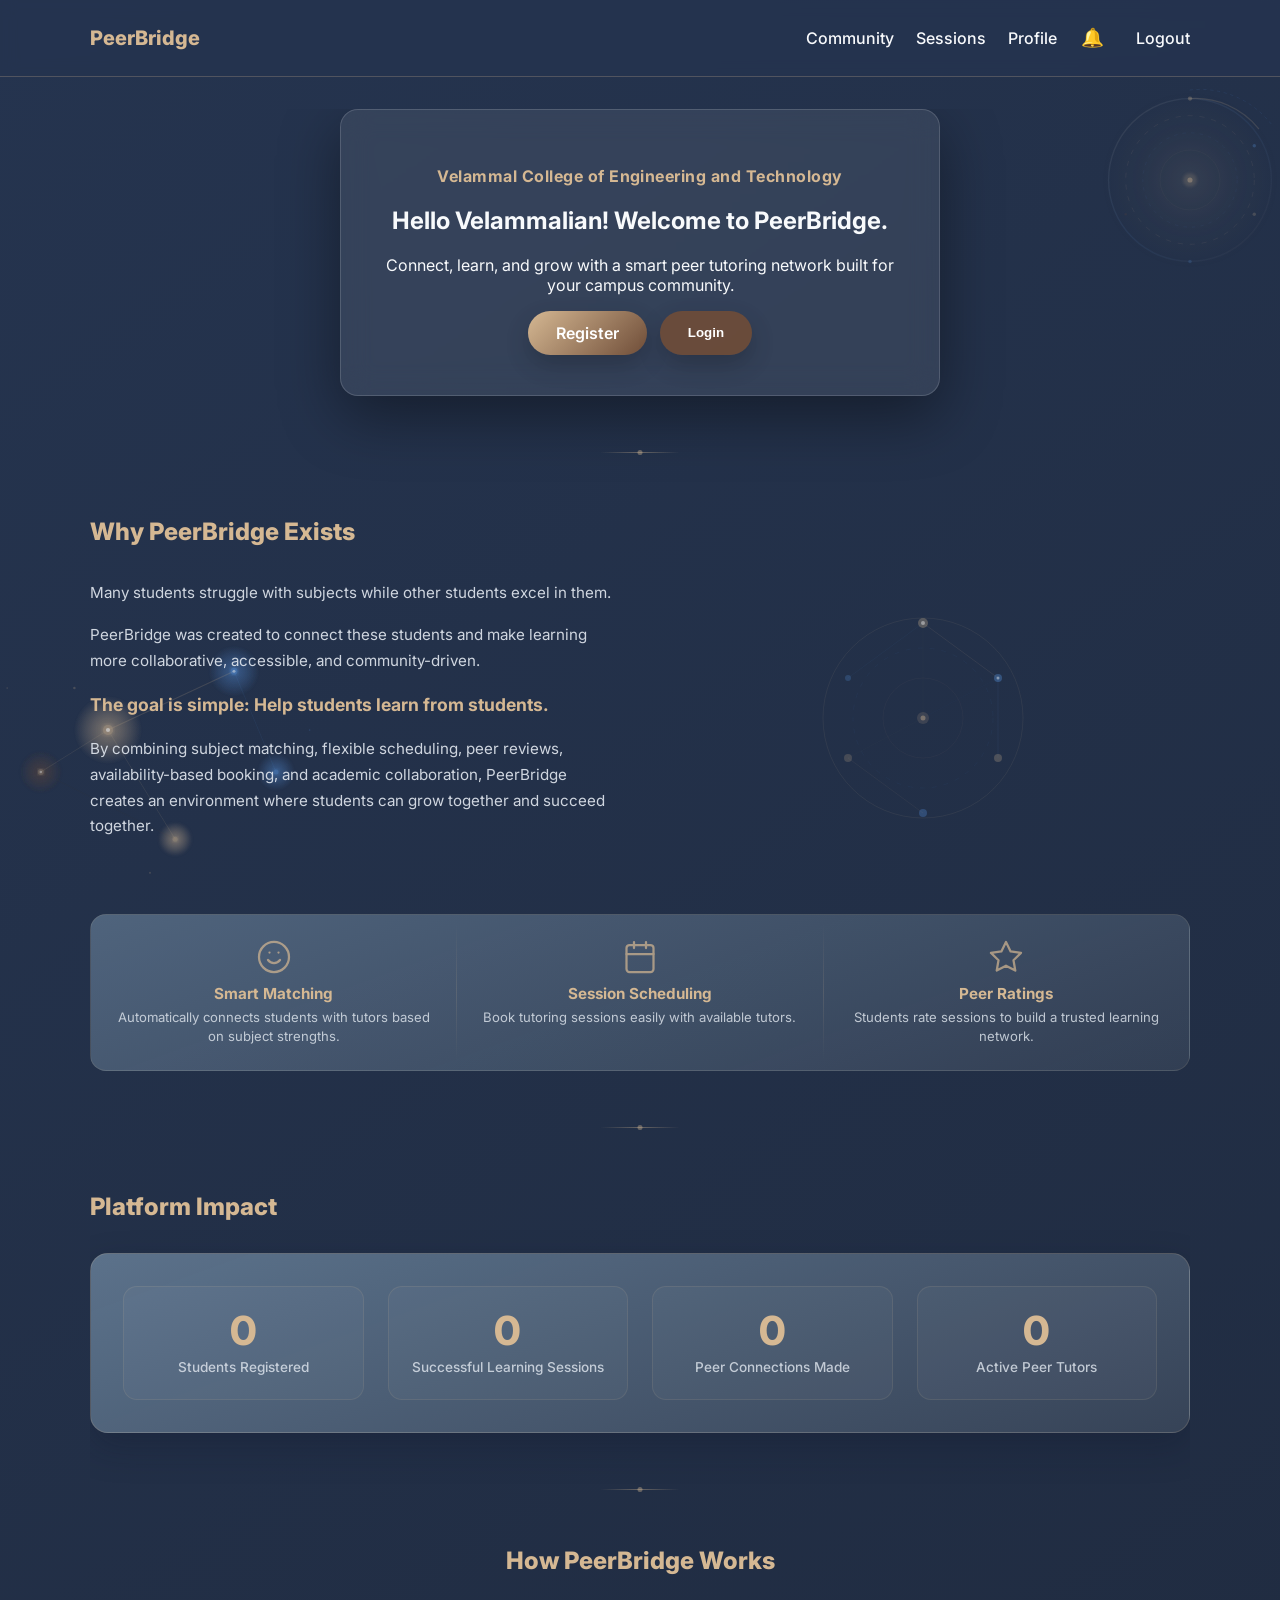
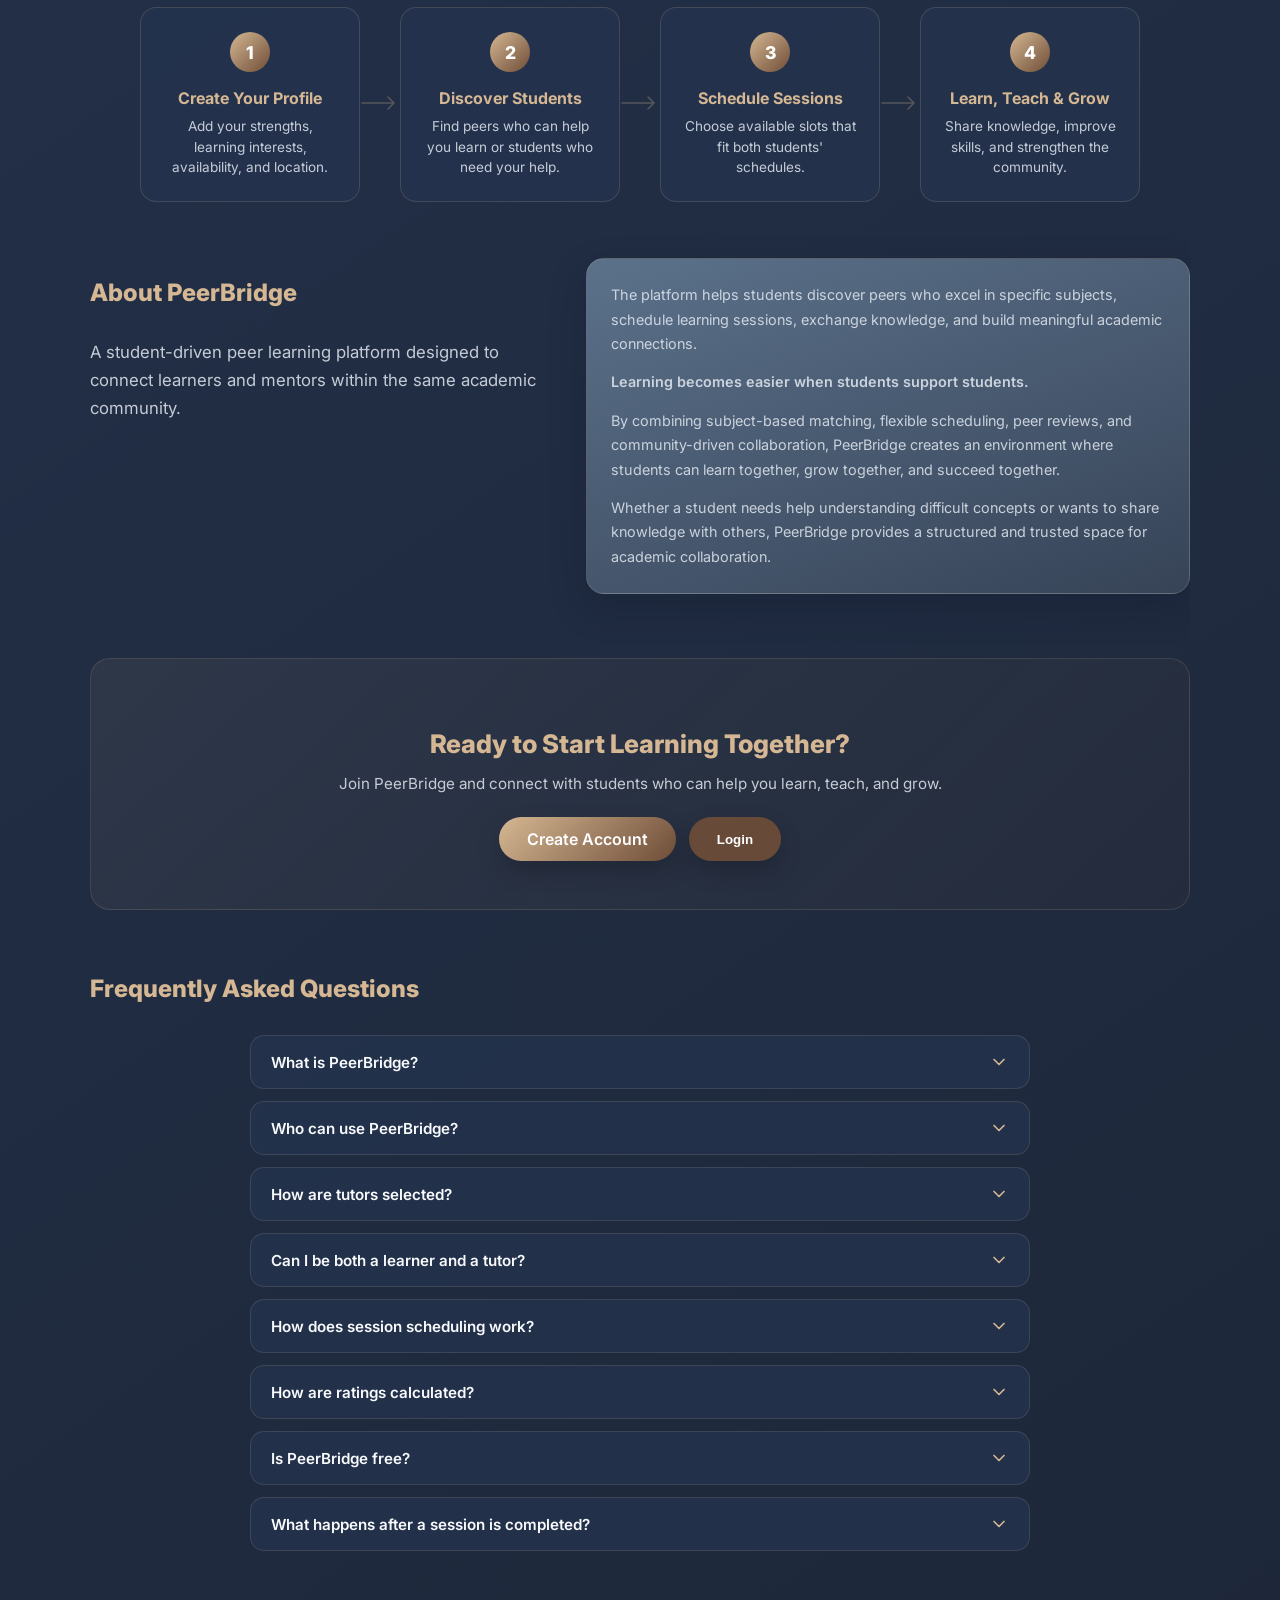
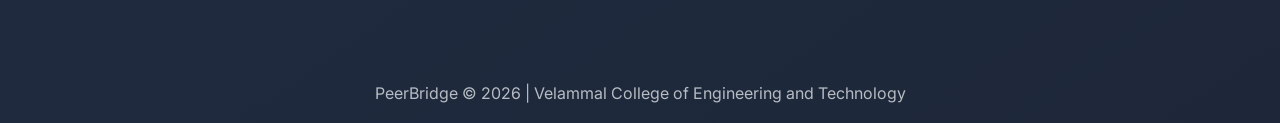
==== commit 005f20bf: "Mobile compatability fixed idk man" ====
--- a/index.html
+++ b/index.html
@@ -69,10 +69,17 @@
 
   <header class="navbar">
     <a href="index.html" class="logo">PeerBridge</a>
-    <nav>
+    <div style="display:flex;align-items:center;gap:0.25rem;">
+      <button id="mobileNotifBell" class="notif-bell mobile-only" aria-label="Notifications" style="display:none;">🔔<span id="mobileNotifDot" class="dot hidden"></span></button>
+      <button class="mobile-menu-btn" id="mobileMenuBtn" aria-label="Toggle menu">
+        <svg viewBox="0 0 24 24" fill="none" stroke="currentColor" stroke-width="2"><path d="M3 12h18M3 6h18M3 18h18"/></svg>
+      </button>
+    </div>
+    <nav id="mainNav">
       <a href="student.html">Community</a>
       <a href="sessions.html">Sessions</a>
       <a href="profile.html">Profile</a>
+      <button id="navNotifBell" class="notif-bell" aria-haspopup="true" aria-expanded="false">🔔<span id="navNotifDot" class="dot hidden"></span></button>
       <a href="index.html" id="logoutBtn">Logout</a>
     </nav>
   </header>
--- a/style.css
+++ b/style.css
@@ -17,6 +17,7 @@
   color: var(--text);
   min-height: 100vh;
 }
+body.modal-open { overflow: hidden; }
 
 /* ===== HERO BACKGROUND GRAPHICS ===== */
 .hero-bg { position: fixed; inset: 0; pointer-events: none; overflow: hidden; z-index: 0; }
@@ -58,11 +59,12 @@
 
 /* ===== NAVBAR ===== */
 .navbar { position: sticky; top: 0; display: flex; align-items: center; justify-content: space-between; padding: 1rem 7vw; backdrop-filter: blur(8px); background: rgba(37,52,79,0.9); border-bottom: 1px solid rgba(213,184,147,0.25); z-index: 2000; }
-.logo { color: var(--tan); text-decoration: none; font-weight: 800; font-size: 1.25rem; }
+.logo { color: var(--tan); text-decoration: none; font-weight: 800; font-size: 1.25rem; white-space: nowrap; overflow: hidden; text-overflow: ellipsis; max-width: 50vw; }
+nav { display: flex; align-items: center; gap: 0.2rem; }
 nav a { color: var(--text); text-decoration: none; margin-left: 1.2rem; font-weight: 500; transition: color 0.3s ease; }
 nav a:hover, nav a.active { color: var(--tan); }
 
-.container { width: min(1100px, 92%); margin: 2rem auto; position: relative; z-index: 1; }
+.container { width: min(1100px, 92%); margin: 2rem auto; position: relative; z-index: 1; max-width: 100vw; overflow-x: hidden; }
 .hero { display: grid; place-items: center; min-height: calc(100vh - 96px); }
 
 .card { background: linear-gradient(160deg, rgba(97,120,145,0.92), rgba(57,70,90,0.9)); border-radius: 18px; padding: 1.5rem; box-shadow: var(--shadow); border: 1px solid rgba(213,184,147,0.18); }
@@ -87,9 +89,9 @@
 .community-grid .person-card .action-row .btn { padding: 0.4rem 0.7rem; font-size: 0.78rem; }
 
 /* Modal */
-.modal-container { position: fixed; inset: 0; display: flex; align-items: center; justify-content: center; z-index: 1400; backdrop-filter: blur(6px); }
+.modal-container { position: fixed; inset: 0; display: flex; align-items: center; justify-content: center; z-index: 1400; backdrop-filter: blur(6px); overflow-y: auto; padding: 1rem; }
 .modal-container.hidden { display: none; }
-.modal { width: 100%; max-width: 720px; background: linear-gradient(180deg, rgba(255,255,255,0.06), rgba(255,255,255,0.03)); border-radius: 12px; padding: 18px; box-shadow: 0 12px 40px rgba(2,6,23,0.6); border: 1px solid rgba(255,255,255,0.08); animation: modalIn 260ms ease both; }
+.modal { width: 100%; max-width: 720px; background: linear-gradient(180deg, rgba(255,255,255,0.06), rgba(255,255,255,0.03)); border-radius: 12px; padding: 18px; box-shadow: 0 12px 40px rgba(2,6,23,0.6); border: 1px solid rgba(255,255,255,0.08); animation: modalIn 260ms ease both; max-height: calc(100vh - 80px); overflow-y: auto; }
 .modal.solid { background: rgba(20,30,48,0.98); border: 1px solid rgba(255,255,255,0.06); }
 .modal.compact { max-width: 520px; max-height: 80vh; overflow: auto; }
 .profile-modal-grid { display: grid; grid-template-columns: 220px 1fr 280px; gap: 14px; align-items: start; }
@@ -108,7 +110,7 @@
 .badge { display:inline-block; background: rgba(213,184,147,0.14); color:var(--text); padding:6px 8px; border-radius:8px; margin-right:6px; font-size:0.86rem; }
 .time-slot.active { background: var(--tan); color: var(--space-cadet); border-color: var(--tan); }
 .time-slot { cursor: pointer; border-radius: 999px; padding: 8px 10px; }
-.modal .actions { display:flex; gap:8px; justify-content:flex-end; margin-top:12px; }
+.modal .actions { display:flex; gap:8px; justify-content:flex-end; margin-top:12px; flex-wrap: wrap; }
 
 @keyframes modalIn { from { transform: translateY(8px); opacity: 0; } to { transform: translateY(0); opacity: 1; } }
 
@@ -167,8 +169,8 @@
 .completed { background: #10b981; color: #042d1f; }
 .declined { background: #6b7280; color: #f8fafc; }
 
-.notif-bell { position: relative; background: transparent; border: none; color: var(--text); font-size: 1.15rem; margin-left: 0.6rem; cursor: pointer; }
-.notif-bell .dot { position: absolute; top: -4px; right: -4px; width: 10px; height: 10px; border-radius: 999px; background: gold; box-shadow: 0 0 0 3px rgba(0,0,0,0.25); }
+.notif-bell { position: relative; background: transparent; border: none; color: var(--text); font-size: 1.15rem; margin-left: 0.6rem; cursor: pointer; padding: 8px 10px; min-width: 44px; min-height: 44px; display: inline-flex; align-items: center; justify-content: center; }
+.notif-bell .dot { position: absolute; top: 2px; right: 2px; width: 10px; height: 10px; border-radius: 999px; background: gold; box-shadow: 0 0 0 3px rgba(0,0,0,0.25); }
 
 .message { color: var(--tan); font-weight: 700; margin-top: 1rem; }
 .profile-grid { display: grid; grid-template-columns: repeat(auto-fit, minmax(260px,1fr)); gap: 1rem; }
@@ -179,7 +181,8 @@
 .button-row button, .btn, button { background: linear-gradient(135deg, #D5B893, #6F4D38); border: none; padding: 12px 28px; border-radius: 30px; font-weight: 600; cursor: pointer; transition: all 0.3s ease; color: white; }
 button:hover, .btn:hover, .button-row button:hover { transform: translateY(-3px); box-shadow: 0 10px 20px rgba(0,0,0,0.3); }
 
-.navbar { position: sticky; top: 0; background: rgba(20,25,40,0.7); backdrop-filter: blur(10px); padding: 15px 40px; display: flex; justify-content: space-between; align-items: center; }
+.mobile-menu-btn { display: none; background: none; border: none; color: var(--text); cursor: pointer; padding: 12px; z-index: 2100; min-width: 44px; min-height: 44px; }
+.mobile-menu-btn svg { width: 24px; height: 24px; display: block; }
 
 @keyframes fadeIn { from { opacity: 0; transform: translateY(20px); } to { opacity: 1; transform: translateY(0); } }
 
@@ -188,11 +191,6 @@
 .feature-card:hover { transform: translateY(-6px); }
 
 .footer { text-align: center; margin-top: 80px; padding: 20px; opacity: 0.7; }
-
-@media (max-width: 680px) {
-  .navbar { flex-direction: column; gap: 0.6rem; }
-  nav a { margin: 0 0.55rem; }
-}
 
 /* Login panel */
 .login-panel { width: 100%; max-width: 520px; margin: 1rem auto 0; padding: 1.25rem 1.5rem; border-radius: 14px; background: linear-gradient(180deg, rgba(255,255,255,0.03), rgba(255,255,255,0.02)); animation: cardFadeIn 420ms ease both; }
@@ -209,7 +207,7 @@
 .password-wrapper { position: relative; display: flex; align-items: center; }
 .password-wrapper .input-icon { position: absolute; left: 14px; color: rgba(213,184,147,0.7); pointer-events: none; z-index: 1; }
 .password-wrapper input { width: 100%; padding-left: 2.8rem; padding-right: 3rem; }
-.icon-btn { position: absolute; right: 8px; top: 50%; transform: translateY(-50%); background: transparent; border: none; color: rgba(255,255,255,0.9); padding: 6px; border-radius: 8px; cursor: pointer; transition: transform 0.18s ease, color 0.18s ease; }
+.icon-btn { position: absolute; right: 8px; top: 50%; transform: translateY(-50%); background: transparent; border: none; color: rgba(255,255,255,0.9); padding: 8px; border-radius: 8px; cursor: pointer; transition: transform 0.18s ease, color 0.18s ease; min-width: 44px; min-height: 44px; display: flex; align-items: center; justify-content: center; }
 .icon-btn:focus { outline: 2px solid rgba(213,184,147,0.25); }
 .icon-btn:hover { transform: translateY(-50%); }
 .form-actions { margin-top: 1.25rem; display:flex; justify-content: flex-end; }
@@ -218,12 +216,10 @@
 .btn-spinner { display: inline-block; width: 16px; height: 16px; border-radius: 50%; border: 2px solid rgba(255,255,255,0.18); border-top-color: white; margin-left: 8px; vertical-align: middle; animation: spin 0.9s linear infinite; }
 @keyframes spin { from { transform: rotate(0deg); } to { transform: rotate(360deg); } }
 @keyframes cardFadeIn { from { opacity: 0; transform: translateY(10px); } to { opacity: 1; transform: translateY(0); } }
-@media (max-width: 520px) { .login-panel { padding: 1rem; border-radius: 12px; } .form-actions { justify-content: center; } }
 
 /* Dashboard polish */
-.modal-container { top: 72px; right: 0; bottom: 0; left: 0; inset: 72px 0 0; padding: 1.25rem; background: rgba(15,23,42,0.28); align-items: center; }
 .modal, .modal.solid, .profile-page-shell { background: linear-gradient(160deg, rgba(97,120,145,0.94), rgba(37,52,79,0.96)), rgba(37,52,79,0.92); border: 1px solid rgba(213,184,147,0.24); border-radius: 16px; box-shadow: 0 22px 55px rgba(12,16,25,0.38); color: var(--text); }
-.modal.profile-modal { width: min(1120px, 94vw); max-width: 1120px; max-height: calc(100vh - 118px); overflow: hidden; padding: 1.25rem; }
+.modal.profile-modal { width: min(1120px, 94vw); max-width: 1120px; max-height: calc(100vh - 80px); overflow-y: auto; padding: 1.25rem; }
 .profile-page-shell { width: 100%; padding: 1.25rem; }
 .edit-profile-page .card { margin-top: 0; }
 .edit-profile-page input, .edit-profile-page select, .edit-profile-page textarea { background: rgba(20,30,48,0.6); }
@@ -300,6 +296,13 @@
 
 /* Community filters */
 .community-filters { margin-top: 0.5rem; }
+.community-filters > div { display: grid; grid-template-columns: 1fr 140px 130px 140px; gap: 0.65rem; align-items: end; }
+.subject-suggestions { position: absolute; top: 100%; left: 0; right: 0; background: rgba(20,30,48,0.97); border: 1px solid rgba(213,184,147,0.3); border-radius: 8px; margin-top: 4px; max-height: 160px; overflow-y: auto; z-index: 100; display: none; }
+.subject-suggestions.open { display: block; }
+.subject-suggestions .suggestion-item { padding: 8px 12px; cursor: pointer; font-size: 0.85rem; color: rgba(226,232,240,0.9); transition: background 0.15s ease; }
+.subject-suggestions .suggestion-item:hover { background: rgba(213,184,147,0.15); }
+.subject-suggestions .suggestion-item.active { background: rgba(213,184,147,0.25); color: var(--tan); }
+.custom-subject-input { position: relative; }
 
 /* ===== STATISTICS SECTION ===== */
 .stats-section { margin-top: 4rem; }
@@ -309,8 +312,6 @@
 .stat-card:hover { transform: translateY(-4px); }
 .stat-number { font-size: 2.5rem; font-weight: 800; color: var(--tan); line-height: 1; margin-bottom: 0.5rem; }
 .stat-label { font-size: 0.85rem; color: rgba(226,232,240,0.8); font-weight: 500; }
-@media (max-width: 700px) { .stats-grid { grid-template-columns: repeat(2, 1fr); } }
-@media (max-width: 400px) { .stats-grid { grid-template-columns: 1fr; } }
 
 /* ===== FEATURES STRIP (horizontal, compact) ===== */
 .features-row { margin-top: 3.5rem; }
@@ -343,10 +344,6 @@
   width: 1px;
   background: linear-gradient(180deg, transparent, rgba(213,184,147,0.15), transparent);
   margin: 0.5rem 0;
-}
-@media (max-width: 680px) {
-  .feature-strip { flex-direction: column; }
-  .feature-divider-v { width: 100%; height: 1px; margin: 0 0.5rem; background: linear-gradient(90deg, transparent, rgba(213,184,147,0.15), transparent); }
 }
 
 /* ===== HOW IT WORKS ===== */
@@ -360,7 +357,6 @@
 .how-card p { font-size: 0.85rem; color: rgba(226,232,240,0.85); line-height: 1.5; margin: 0; }
 .how-connector { width: 40px; flex-shrink: 0; }
 .how-connector svg { width: 100%; height: auto; }
-@media (max-width: 860px) { .how-grid { flex-direction: column; gap: 0.5rem; } .how-connector svg { transform: rotate(90deg); } .how-connector { width: 30px; height: 30px; } }
 
 /* ===== ABOUT SECTION (two-column layout) ===== */
 .about-section { margin-top: 3.5rem; }
@@ -370,14 +366,13 @@
 .about-right p { color: rgba(226,232,240,0.85); margin: 0 0 0.85rem; font-size: 0.9rem; }
 .about-right p:last-child { margin-bottom: 0; }
 .about-highlight { color: var(--tan); font-weight: 600; font-size: 1rem; }
-@media (max-width: 760px) { .about-layout { grid-template-columns: 1fr; gap: 1rem; } }
 
 /* ===== FAQ SECTION ===== */
 .faq-section { margin-top: 4rem; margin-bottom: 2rem; }
 .faq-list { display: grid; gap: 0.75rem; max-width: 780px; margin: 0 auto; }
 .faq-item { background: rgba(37,52,79,0.72); border: 1px solid rgba(213,184,147,0.15); border-radius: 14px; overflow: hidden; transition: border-color 0.3s ease; }
 .faq-item:hover { border-color: rgba(213,184,147,0.3); }
-.faq-question { width: 100%; background: none; border: none; color: var(--text); padding: 1rem 1.25rem; font-size: 0.95rem; font-weight: 600; text-align: left; cursor: pointer; display: flex; justify-content: space-between; align-items: center; gap: 1rem; font-family: inherit; }
+.faq-question { width: 100%; background: none; border: none; color: var(--text); padding: 1rem 1.25rem; font-size: 0.95rem; font-weight: 600; text-align: left; cursor: pointer; display: flex; justify-content: space-between; align-items: center; gap: 1rem; font-family: inherit; min-height: 48px; }
 .faq-question span { flex: 1; }
 .faq-chevron { width: 20px; height: 20px; flex-shrink: 0; color: var(--tan); transition: transform 0.3s ease; }
 .faq-item.open .faq-chevron { transform: rotate(180deg); }
@@ -412,9 +407,137 @@
 .custom-subject-input button { padding: 0.45rem 0.75rem; border-radius: 8px; background: var(--tan); color: var(--space-cadet); font-weight: 600; border: none; cursor: pointer; font-size: 0.82rem; white-space: nowrap; }
 .add-subject-btn { display: inline-flex; align-items: center; gap: 4px; padding: 0.3rem 0.65rem; border-radius: 999px; border: 1px dashed rgba(213,184,147,0.4); background: transparent; color: var(--tan); cursor: pointer; font-size: 0.8rem; font-weight: 600; transition: all 0.2s ease; margin-top: 0.4rem; }
 .add-subject-btn:hover { background: rgba(213,184,147,0.1); border-color: var(--tan); }
-
-/* Responsive */
-@media (max-width: 940px) { .modal.profile-modal { overflow-y: auto; } .profile-modal-grid { grid-template-columns: 1fr; } .sessions-layout { grid-template-columns: 1fr; } .reviews-column { min-height: 0; } .review-list { max-height: 320px; } .why-content { grid-template-columns: 1fr; } .why-visual { display: none; } }
-@media (max-width: 860px) { .stats-grid { grid-template-columns: repeat(2, 1fr); } .profile-stats { grid-template-columns: repeat(2, 1fr); } }
-@media (max-width: 560px) { .modal-container { inset: 92px 0 0; padding: 0.85rem; } .profile-identity { align-items: flex-start; } .time-slots .btn, .session-dialog .actions .btn { width: 100%; } .hero-card { padding: 2rem 1.25rem; } .hero-card h1 { font-size: 1.4rem; } .button-row { flex-direction: column; align-items: center; } .grid-form { grid-template-columns: 1fr; } .cta-section .button-row { flex-direction: column; align-items: center; } .faq-question { font-size: 0.88rem; } .profile-stats { grid-template-columns: 1fr 1fr; gap: 0.5rem; } .how-grid { gap: 0.3rem; } .how-card { padding: 1.2rem 1rem; } .section-divider { margin: 2.5rem auto; } }
-@media (max-width: 375px) { .hero-card h1 { font-size: 1.25rem; } .hero-card p { font-size: 0.88rem; } .stat-number { font-size: 2rem; } .faq-answer p { padding: 0 1rem 0.75rem; font-size: 0.85rem; } }
+.bio-counter { font-size: 0.78rem; color: rgba(226,232,240,0.7); text-align: right; margin-top: 2px; min-width: 60px; }
+.field-error { color: #ffd2cf; font-size: 0.85rem; margin-top: 2px; min-height: 1em; }
+/* Form alignment polish */
+.form-card .grid-form { display: grid; grid-template-columns: repeat(auto-fit, minmax(250px, 1fr)); gap: 1rem 1.25rem; }
+.form-card .grid-form label { display: flex; flex-direction: column; gap: 0.35rem; }
+.form-card .grid-form input,
+.form-card .grid-form select,
+.form-card .grid-form textarea { width: 100%; }
+.form-card .grid-form .field-error,
+.form-card .grid-form .bio-counter { align-self: start; }
+
+/* ===== MOBILE RESPONSIVE (all breakpoints consolidated) ===== */
+@media (max-width: 940px) {
+  .modal.profile-modal { overflow-y: auto; }
+  .profile-modal-grid { grid-template-columns: 1fr; }
+  .sessions-layout { grid-template-columns: 1fr; }
+  .reviews-column { min-height: 0; }
+  .review-list { max-height: 320px; }
+  .why-content { grid-template-columns: 1fr; }
+  .why-visual { display: none; }
+  /* About section mobile stacking */
+  .about-layout { grid-template-columns: 1fr; }
+  .about-section .about-left,
+  .about-section .about-right { width: 100%; max-width: 100%; }
+}
+@media (max-width: 860px) {
+  .stats-grid { grid-template-columns: repeat(2, 1fr); }
+  .profile-stats { grid-template-columns: repeat(2, 1fr); }
+}
+@media (max-width: 820px) {
+  .hero-particle-left { width: 180px; height: 180px; left: -60px; bottom: -20px; }
+  .hero-tech-right { width: 120px; height: 120px; right: -30px; top: 80px; }
+}
+
+/* Primary mobile breakpoint */
+@media (max-width: 768px) {
+  /* Nav: Slide-in drawer - close notif panel when drawer opens */
+  .navbar { padding: 0.75rem 4vw; }
+  nav { position: fixed; top: 0; right: -280px; width: 280px; height: 100vh; background: rgba(20,25,40,0.98); backdrop-filter: blur(20px); z-index: 2050; transition: right 300ms ease; padding: 70px 20px 20px; display: flex; flex-direction: column; gap: 0; box-shadow: -10px 0 30px rgba(0,0,0,0.3); }
+  nav.open { right: 0; }
+  nav a { margin: 0; padding: 16px 0; font-size: 1rem; border-bottom: 1px solid rgba(213,184,147,0.08); display: block; }
+  nav a:last-of-type { border-bottom: none; }
+  .mobile-menu-btn { display: flex; align-items: center; justify-content: center; }
+  /* Logo stays visible, hamburger at far right */
+
+  /* Notif bell inside nav drawer on mobile */
+  .notif-bell { margin: 12px 0; padding: 12px; width: 100%; justify-content: flex-start; min-height: 48px; border-bottom: 1px solid rgba(213,184,147,0.08); }
+  .notif-bell .dot { top: 6px; right: auto; left: 30px; }
+
+  /* Notif panel - full width on mobile */
+  .notif-panel { width: 100%; right: -100%; top: 56px; height: calc(100% - 56px); }
+  .notif-panel.open { right: 0; }
+
+  /* Modal mobile - remove inset override from dashboard polish, use base inset:0 */
+  .modal-container { padding: 0.5rem; }
+  .modal-container:not(.hidden) ~ .notif-panel.open { display: none; } /* hide notif panel when modal is open */
+  .modal { max-height: calc(100vh - 60px); }
+  .modal.profile-modal { padding: 0.75rem; max-height: calc(100vh - 60px); }
+  .profile-page-shell { padding: 0.75rem; }
+
+  /* Prevent body scroll when nav is open */
+  nav.open ~ .container { overflow: hidden; }
+
+  /* Grid items */
+  .profile-modal-grid { grid-template-columns: 1fr; gap: 0.75rem; }
+  .profile-page-shell .card { padding: 0.75rem; }
+  .profile-identity { gap: 0.6rem; min-height: auto; flex-wrap: wrap; }
+  .profile-identity .avatar-placeholder { width: 56px; height: 56px; font-size: 1.2rem; }
+  .profile-left .avatar-placeholder { width: 56px; height: 56px; font-size: 1.2rem; }
+
+  /* Community grid mobile */
+  .community-grid { grid-template-columns: 1fr; }
+  .community-filters > div { grid-template-columns: 1fr; gap: 0.5rem; }
+  .community-filters > div > * { max-width: 100%; }
+
+  /* Session cards mobile */
+  .session-card { grid-template-columns: 1fr; gap: 0.15rem; }
+  .session-card .status { grid-column: 1; grid-row: auto; }
+  .session-card .action-row { grid-column: 1; }
+  .sessions-layout { grid-template-columns: 1fr; gap: 1rem; }
+  .session-modal { max-width: 92vw; width: 92vw; }
+  .modal.compact { max-width: 92vw; width: 92vw; }
+
+  /* Person cards mobile */
+  .person-card .action-row { flex-direction: column; }
+  .person-card .action-row .btn { width: 100%; text-align: center; }
+  .dashboard-actions { flex-direction: column; }
+  .action-card { flex: 1 1 auto; }
+
+  /* Edit profile mobile override */
+  .edit-profile-page [style*="grid-template-columns:1fr 1fr 1fr"] { grid-template-columns: 1fr !important; }
+  .edit-profile-page [style*="grid-template-columns:1fr 1fr"] { grid-template-columns: 1fr !important; }
+
+  /* Stats mobile */
+  .stats-grid { grid-template-columns: repeat(2, 1fr); gap: 0.75rem; }
+  .stat-number { font-size: 2rem; }
+  
+  /* Register form mobile */
+  .grid-form { grid-template-columns: 1fr; }
+  .form-card .grid-form { grid-template-columns: 1fr; }
+  
+  /* Prevent horizontal overflow */
+  .container { overflow-x: hidden; }
+  body { overflow-x: hidden; }
+}
+@media (max-width: 520px) {
+  .login-panel { padding: 1rem; border-radius: 12px; }
+  .form-actions { justify-content: center; }
+  .hero-card { padding: 2rem 1.25rem; }
+  .hero-card h1 { font-size: 1.4rem; }
+  .button-row { flex-direction: column; align-items: center; }
+  .grid-form { grid-template-columns: 1fr; }
+  .cta-section .button-row { flex-direction: column; align-items: center; }
+  .cta-section { padding: 2rem 1.25rem; }
+  .faq-question { font-size: 0.88rem; }
+  .profile-stats { grid-template-columns: 1fr 1fr; gap: 0.5rem; }
+  .how-grid { gap: 0.3rem; }
+  .how-card { padding: 1.2rem 1rem; }
+  .section-divider { margin: 2.5rem auto; }
+  .stats-container { padding: 1.25rem; }
+  .stats-grid { grid-template-columns: 1fr 1fr; gap: 0.65rem; }
+  .stat-card { padding: 1rem 0.75rem; }
+}
+@media (max-width: 400px) {
+  .stats-grid { grid-template-columns: 1fr; }
+  .community-grid { grid-template-columns: 1fr; }
+}
+@media (max-width: 375px) {
+  .hero-card h1 { font-size: 1.25rem; }
+  .hero-card p { font-size: 0.88rem; }
+  .stat-number { font-size: 1.6rem; }
+  .faq-answer p { padding: 0 1rem 0.75rem; font-size: 0.85rem; }
+  .container { width: 96%; }
+}
